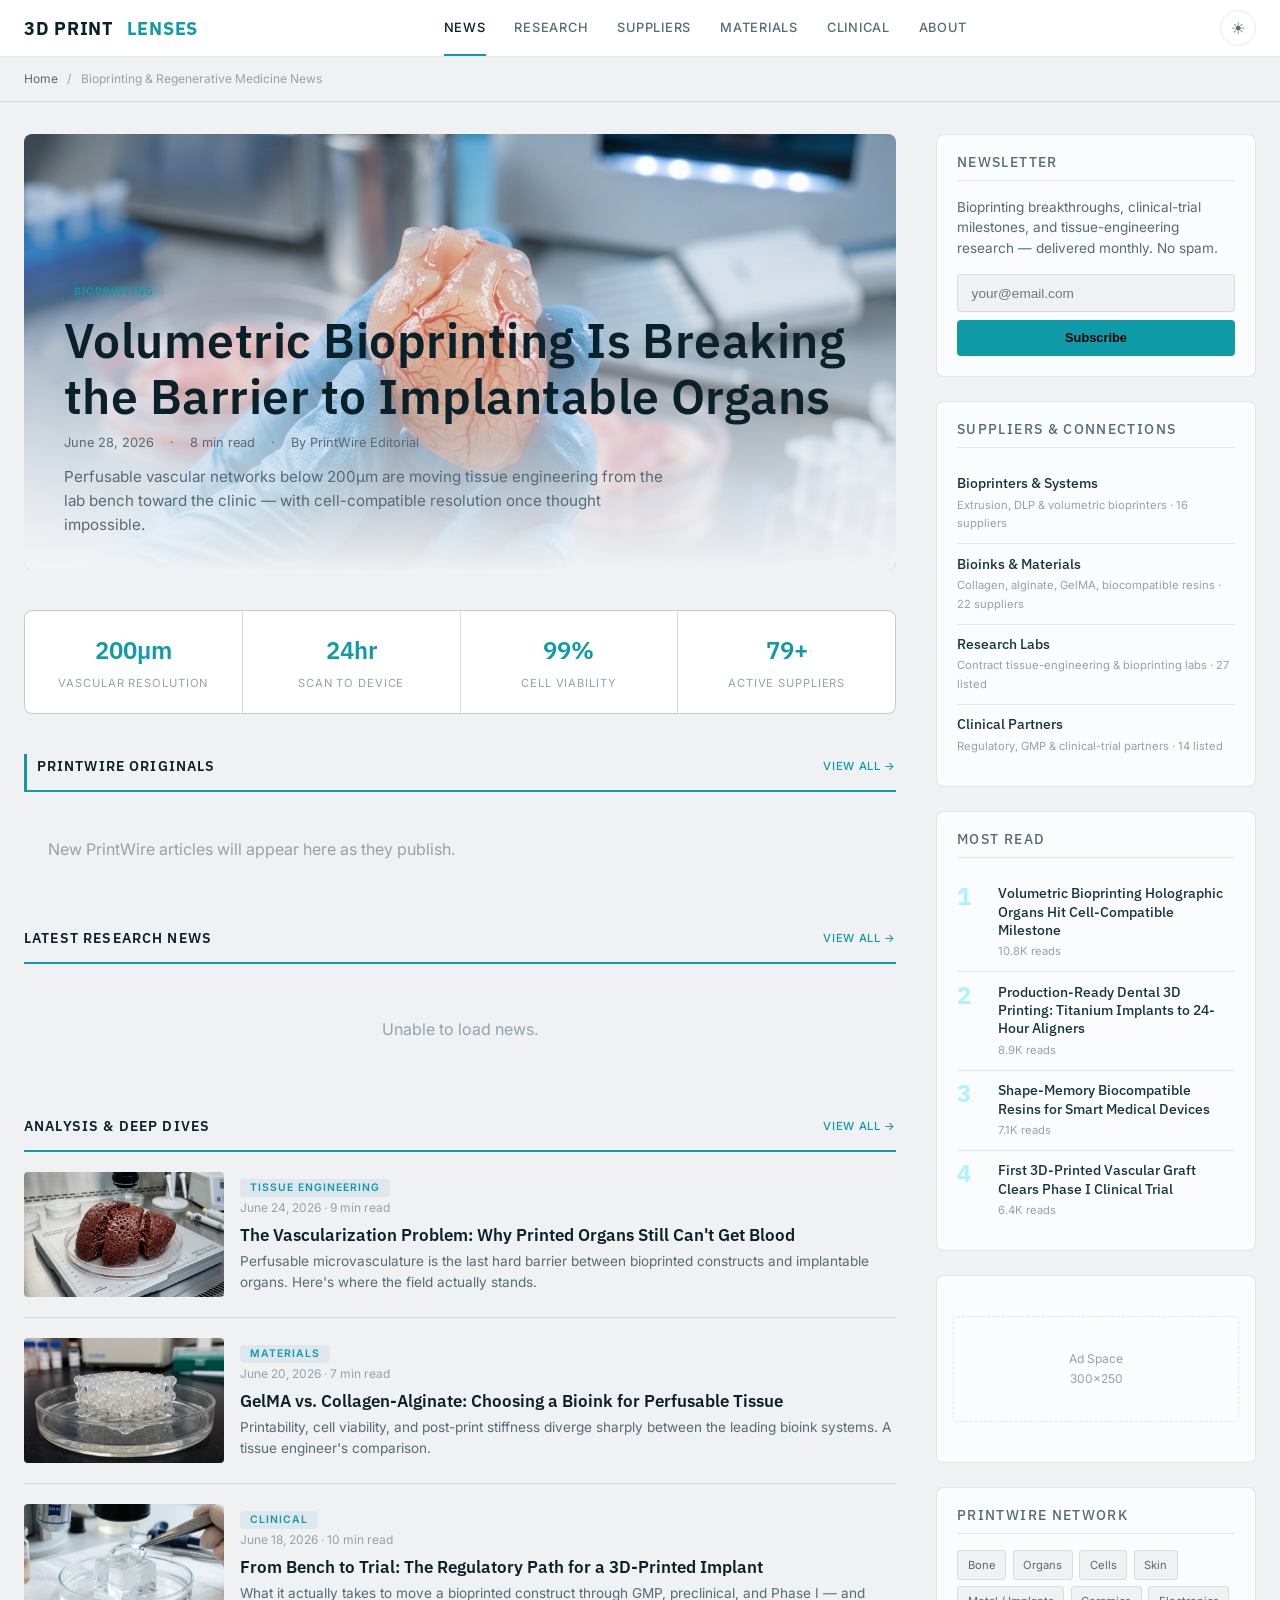
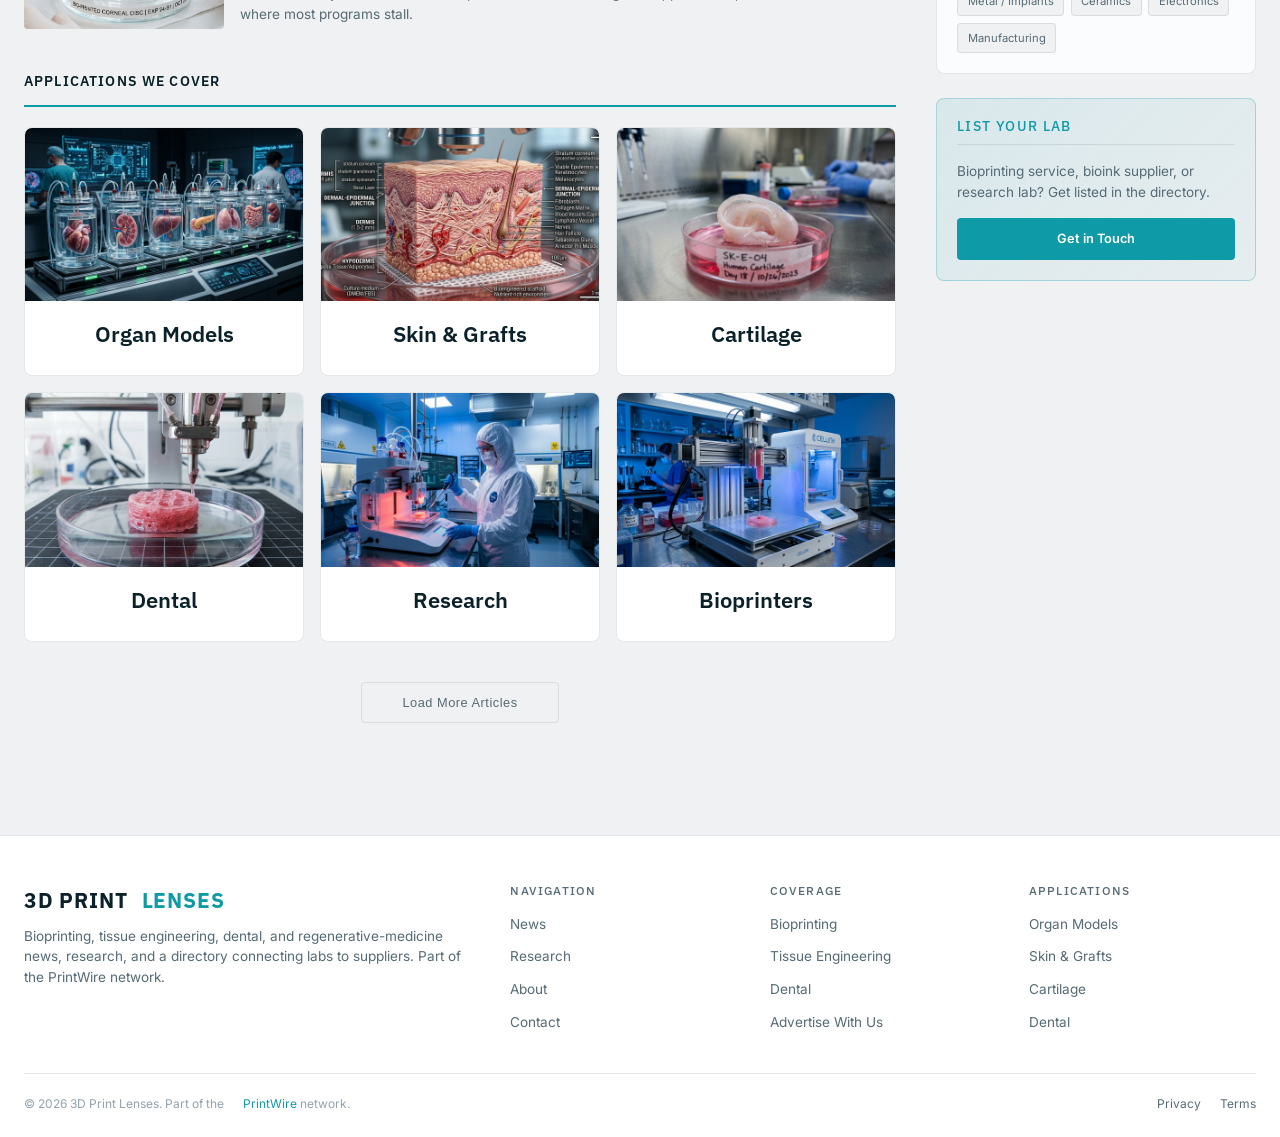
==== static/index.html @ 74ea5bb3 "Convert to Clinical bio-medical news template (teal, IBM Plex, network feed)" ====
<!DOCTYPE html>
<html lang="en">
<head>
  <meta charset="UTF-8">
  <meta name="viewport" content="width=device-width, initial-scale=1.0">
  <meta name="description" content="3D Print Lenses: bioprinting, tissue engineering, dental, and regenerative-medicine news, research, and a directory connecting labs to suppliers.">
  <title>3D Print Lenses — Bioprinting &amp; Regenerative Medicine News &amp; Suppliers</title>
  <link rel="preconnect" href="https://fonts.googleapis.com">
  <link rel="preconnect" href="https://fonts.gstatic.com" crossorigin>
  <link href="https://fonts.googleapis.com/css2?family=IBM+Plex+Sans:wght@500;600;700&family=Inter:wght@400;500;600&display=swap" rel="stylesheet">
  <link rel="stylesheet" href="css/editorial.css">
</head>
<body>

<!-- ── Header ─────────────────────────────────── -->
<header class="ed-header">
  <div class="ed-header-inner">
    <a href="index.html" class="ed-logo">
      3D&nbsp;PRINT&nbsp;<span class="ed-logo-accent">LENSES</span>
    </a>
    <button class="ed-nav-toggle" aria-label="Menu" onclick="document.querySelector('.ed-nav').classList.toggle('open')">&#9776;</button>
    <nav class="ed-nav">
      <a href="index.html" class="active">News</a>
      <a href="/articles/">Research</a>
      <a href="#suppliers">Suppliers</a>
      <a href="#suppliers">Materials</a>
      <a href="#suppliers">Clinical</a>
      <a href="about.html">About</a>
    </nav>
    <button class="ed-theme-toggle" id="themeToggle" aria-label="Toggle light/dark mode" title="Toggle light/dark mode">&#9728;</button>
  </div>
</header>

<!-- ── Breadcrumbs ────────────────────────────── -->
<div class="ed-breadcrumbs">
  <a href="index.html">Home</a> <span>/</span> Bioprinting &amp; Regenerative Medicine News
</div>

<!-- ── Main Layout ────────────────────────────── -->
<div class="ed-layout">
  <div class="ed-main">

    <!-- Featured Story -->
    <article class="ed-hero">
      <img src="images/04_vascularized_heart.png" alt="Bioprinted vascularized tissue construct">
      <div class="ed-hero-overlay"></div>
      <div class="ed-hero-content">
        <span class="ed-badge">Bioprinting</span>
        <h1><a href="#">Volumetric Bioprinting Is Breaking the Barrier to Implantable Organs</a></h1>
        <div class="ed-hero-meta">
          <span>June 28, 2026</span>
          <span>·</span>
          <span>8 min read</span>
          <span>·</span>
          <span>By PrintWire Editorial</span>
        </div>
        <p class="ed-hero-excerpt">Perfusable vascular networks below 200µm are moving tissue engineering from the lab bench toward the clinic — with cell-compatible resolution once thought impossible.</p>
      </div>
    </article>

    <!-- Stats Bar -->
    <div class="ed-stats">
      <div class="ed-stat">
        <div class="ed-stat-value">200µm</div>
        <div class="ed-stat-label">Vascular Resolution</div>
      </div>
      <div class="ed-stat">
        <div class="ed-stat-value">24hr</div>
        <div class="ed-stat-label">Scan to Device</div>
      </div>
      <div class="ed-stat">
        <div class="ed-stat-value">99%</div>
        <div class="ed-stat-label">Cell Viability</div>
      </div>
      <div class="ed-stat">
        <div class="ed-stat-value">79+</div>
        <div class="ed-stat-label">Active Suppliers</div>
      </div>
    </div>

    <!-- PrintWire Originals — network-wide originals (featured) -->
    <div class="ed-section-label" style="border-left:3px solid var(--accent);padding-left:0.6rem;">
      PrintWire Originals
      <a href="/articles/">View All &rarr;</a>
    </div>
    <div class="ed-card-grid" id="pwOriginals">
      <div style="grid-column:1/-1;text-align:center;padding:2rem;color:var(--text-faint);">Loading PrintWire articles…</div>
    </div>

    <!-- Latest News — PrintWire + industry (RSS) -->
    <div class="ed-section-label">
      Latest Research News
      <a href="#">View All &rarr;</a>
    </div>
    <div class="ed-card-grid" id="newsGrid">
      <div style="grid-column: 1/-1; text-align:center; padding:2rem; color:var(--text-faint);">Loading latest news…</div>
    </div>

    <!-- Analysis & Deep Dives -->
    <div class="ed-section-label">
      Analysis &amp; Deep Dives
      <a href="#">View All &rarr;</a>
    </div>
    <div class="ed-list">
      <article class="ed-list-item">
        <img src="images/07_liver_tissue.png" alt="Bioprinted liver tissue">
        <div>
          <span class="ed-badge">Tissue Engineering</span>
          <div class="ed-card-meta">June 24, 2026 · 9 min read</div>
          <h3><a href="#">The Vascularization Problem: Why Printed Organs Still Can't Get Blood</a></h3>
          <p class="ed-card-excerpt">Perfusable microvasculature is the last hard barrier between bioprinted constructs and implantable organs. Here's where the field actually stands.</p>
        </div>
      </article>
      <article class="ed-list-item">
        <img src="images/03_cartilage_scaffold.png" alt="Cartilage scaffold">
        <div>
          <span class="ed-badge">Materials</span>
          <div class="ed-card-meta">June 20, 2026 · 7 min read</div>
          <h3><a href="#">GelMA vs. Collagen-Alginate: Choosing a Bioink for Perfusable Tissue</a></h3>
          <p class="ed-card-excerpt">Printability, cell viability, and post-print stiffness diverge sharply between the leading bioink systems. A tissue engineer's comparison.</p>
        </div>
      </article>
      <article class="ed-list-item">
        <img src="images/09_cornea_model.png" alt="Bioprinted cornea model">
        <div>
          <span class="ed-badge">Clinical</span>
          <div class="ed-card-meta">June 18, 2026 · 10 min read</div>
          <h3><a href="#">From Bench to Trial: The Regulatory Path for a 3D-Printed Implant</a></h3>
          <p class="ed-card-excerpt">What it actually takes to move a bioprinted construct through GMP, preclinical, and Phase I — and where most programs stall.</p>
        </div>
      </article>
    </div>

    <!-- Applications -->
    <div class="ed-section-label">
      Applications We Cover
    </div>
    <div class="ed-card-grid" style="grid-template-columns: repeat(3, 1fr); gap: 1rem; margin-bottom: 2.5rem;">
      <a href="#" class="ed-card" style="text-align:center;">
        <img class="ed-card-img" src="images/10_organ_array.png" alt="Organ Models">
        <div class="ed-card-body"><h3>Organ Models</h3></div>
      </a>
      <a href="#" class="ed-card" style="text-align:center;">
        <img class="ed-card-img" src="images/02_skin_tissue.png" alt="Skin & Grafts">
        <div class="ed-card-body"><h3>Skin &amp; Grafts</h3></div>
      </a>
      <a href="#" class="ed-card" style="text-align:center;">
        <img class="ed-card-img" src="images/06_ear_construct.png" alt="Cartilage">
        <div class="ed-card-body"><h3>Cartilage</h3></div>
      </a>
      <a href="#" class="ed-card" style="text-align:center;">
        <img class="ed-card-img" src="images/05_bioprinter_closeup.png" alt="Dental">
        <div class="ed-card-body"><h3>Dental</h3></div>
      </a>
      <a href="#" class="ed-card" style="text-align:center;">
        <img class="ed-card-img" src="images/08_scientist_working.png" alt="Research">
        <div class="ed-card-body"><h3>Research</h3></div>
      </a>
      <a href="#" class="ed-card" style="text-align:center;">
        <img class="ed-card-img" src="images/01_hero_bioprinter.png" alt="Bioprinters">
        <div class="ed-card-body"><h3>Bioprinters</h3></div>
      </a>
    </div>

    <!-- Load More -->
    <div class="ed-load-more">
      <button>Load More Articles</button>
    </div>

  </div>

  <!-- ── Sidebar ─────────────────────────────── -->
  <aside class="ed-sidebar">

    <!-- Newsletter -->
    <div class="ed-sidebar-block ed-newsletter">
      <h4>Newsletter</h4>
      <p>Bioprinting breakthroughs, clinical-trial milestones, and tissue-engineering research — delivered monthly. No spam.</p>
      <form action="https://api.web3forms.com/submit" method="POST" onsubmit="this.querySelector('button').textContent='Subscribed!';this.querySelector('button').disabled=true;">
        <input type="hidden" name="access_key" value="6f33053b-6d08-414b-9615-665f88c98da8">
        <input type="hidden" name="subject" value="Newsletter Signup — 3dprintlenses.com">
        <input type="hidden" name="from_name" value="Newsletter Signup">
        <input type="email" name="email" placeholder="your@email.com" required>
        <button type="submit">Subscribe</button>
      </form>
    </div>

    <!-- Suppliers & Connections -->
    <div class="ed-sidebar-block" id="suppliers">
      <h4>Suppliers &amp; Connections</h4>
      <div class="ed-popular-item">
        <div>
          <h3><a href="#">Bioprinters &amp; Systems</a></h3>
          <div class="ed-popular-meta">Extrusion, DLP &amp; volumetric bioprinters · 16 suppliers</div>
        </div>
      </div>
      <div class="ed-popular-item">
        <div>
          <h3><a href="#">Bioinks &amp; Materials</a></h3>
          <div class="ed-popular-meta">Collagen, alginate, GelMA, biocompatible resins · 22 suppliers</div>
        </div>
      </div>
      <div class="ed-popular-item">
        <div>
          <h3><a href="#">Research Labs</a></h3>
          <div class="ed-popular-meta">Contract tissue-engineering &amp; bioprinting labs · 27 listed</div>
        </div>
      </div>
      <div class="ed-popular-item">
        <div>
          <h3><a href="#">Clinical Partners</a></h3>
          <div class="ed-popular-meta">Regulatory, GMP &amp; clinical-trial partners · 14 listed</div>
        </div>
      </div>
    </div>

    <!-- Most Read -->
    <div class="ed-sidebar-block">
      <h4>Most Read</h4>
      <div class="ed-popular-item">
        <span class="ed-popular-num">1</span>
        <div>
          <h3><a href="#">Volumetric Bioprinting Holographic Organs Hit Cell-Compatible Milestone</a></h3>
          <div class="ed-popular-meta">10.8K reads</div>
        </div>
      </div>
      <div class="ed-popular-item">
        <span class="ed-popular-num">2</span>
        <div>
          <h3><a href="#">Production-Ready Dental 3D Printing: Titanium Implants to 24-Hour Aligners</a></h3>
          <div class="ed-popular-meta">8.9K reads</div>
        </div>
      </div>
      <div class="ed-popular-item">
        <span class="ed-popular-num">3</span>
        <div>
          <h3><a href="#">Shape-Memory Biocompatible Resins for Smart Medical Devices</a></h3>
          <div class="ed-popular-meta">7.1K reads</div>
        </div>
      </div>
      <div class="ed-popular-item">
        <span class="ed-popular-num">4</span>
        <div>
          <h3><a href="#">First 3D-Printed Vascular Graft Clears Phase I Clinical Trial</a></h3>
          <div class="ed-popular-meta">6.4K reads</div>
        </div>
      </div>
    </div>

    <!-- Ad Placeholder -->
    <div class="ed-sidebar-block" style="text-align:center; color: var(--text-faint); font-size: 0.75rem; padding: 2.5rem 1rem;">
      <div style="border: 1px dashed var(--border); border-radius: 4px; padding: 2rem 1rem;">
        Ad Space<br>300×250
      </div>
    </div>

    <!-- Network Links -->
    <div class="ed-sidebar-block">
      <h4>PrintWire Network</h4>
      <div class="ed-network-links">
        <a href="https://3dprintbone.com">Bone</a>
        <a href="https://3dprintorgans.com">Organs</a>
        <a href="https://3dprintcells.com">Cells</a>
        <a href="https://3dprintskincare.com">Skin</a>
        <a href="https://dmls3d.com">Metal / Implants</a>
        <a href="https://3dprintceramic.com">Ceramics</a>
        <a href="https://3dprintcircuitry.com">Electronics</a>
        <a href="https://sendcutship.com">Manufacturing</a>
      </div>
    </div>

    <!-- Project CTA -->
    <div class="ed-sidebar-block" style="background: linear-gradient(135deg, rgba(14,154,167,0.10), rgba(14,154,167,0.04)); border-color: var(--border-accent);">
      <h4 style="color: var(--accent);">List Your Lab</h4>
      <p style="font-size: 0.85rem; color: var(--text-dim); margin-bottom: 1rem; line-height: 1.5;">Bioprinting service, bioink supplier, or research lab? Get listed in the directory.</p>
      <a href="contact.html" style="display:block;text-align:center;padding:0.65rem;background:var(--accent);border-radius:4px;color:#fff;font-weight:600;font-size:0.8rem;transition:background 0.25s;" onmouseover="this.style.background='var(--accent-dark)'" onmouseout="this.style.background='var(--accent)'">Get in Touch</a>
    </div>

  </aside>
</div>

<!-- ── Footer ─────────────────────────────────── -->
<footer class="ed-footer">
  <div class="ed-footer-inner">
    <div class="ed-footer-brand">
      <div class="ed-logo" style="font-size:1.3rem; margin-bottom: 0.5rem;">3D&nbsp;PRINT&nbsp;<span class="ed-logo-accent">LENSES</span></div>
      <p>Bioprinting, tissue engineering, dental, and regenerative-medicine news, research, and a directory connecting labs to suppliers. Part of the PrintWire network.</p>
    </div>
    <div>
      <h4>Navigation</h4>
      <ul>
        <li><a href="index.html">News</a></li>
        <li><a href="/articles/">Research</a></li>
        <li><a href="about.html">About</a></li>
        <li><a href="contact.html">Contact</a></li>
      </ul>
    </div>
    <div>
      <h4>Coverage</h4>
      <ul>
        <li><a href="#">Bioprinting</a></li>
        <li><a href="#">Tissue Engineering</a></li>
        <li><a href="#">Dental</a></li>
        <li><a href="advertise.html">Advertise With Us</a></li>
      </ul>
    </div>
    <div>
      <h4>Applications</h4>
      <ul>
        <li><a href="#">Organ Models</a></li>
        <li><a href="#">Skin &amp; Grafts</a></li>
        <li><a href="#">Cartilage</a></li>
        <li><a href="#">Dental</a></li>
      </ul>
    </div>
  </div>
  <div class="ed-footer-bottom">
    <span>&copy; 2026 3D Print Lenses. Part of the <a href="https://3dprint.space" style="color:var(--accent);">PrintWire</a> network.</span>
    <span>
      <a href="#">Privacy</a>
      <a href="#">Terms</a>
    </span>
  </div>
</footer>

<script>
// ── Mobile nav toggle ──
document.querySelector('.ed-nav-toggle')?.addEventListener('click', () => {
  document.querySelector('.ed-nav').classList.toggle('open');
});

// ── Theme toggle (light/dark) — light default ──
(function() {
  const btn = document.getElementById('themeToggle');
  const root = document.documentElement;
  function setTheme(theme) {
    root.setAttribute('data-theme', theme);
    localStorage.setItem('ed-theme', theme);
    btn.innerHTML = theme === 'dark' ? '&#9790;' : '&#9728;';
    btn.title = theme === 'dark' ? 'Switch to light mode' : 'Switch to dark mode';
  }
  const saved = localStorage.getItem('ed-theme');
  setTheme(saved || 'light');
  btn.addEventListener('click', () => {
    const current = root.getAttribute('data-theme') || 'light';
    setTheme(current === 'dark' ? 'light' : 'dark');
  });
})();

// ── News Feed: network-wide PrintWire Originals + industry RSS ──
(function() {
  var grid = document.getElementById('newsGrid');
  var orig = document.getElementById('pwOriginals');

  var feeds = [
    { url: 'https://news.google.com/rss/search?q=bioprinting+tissue+engineering&hl=en-US&gl=US&ceid=US:en', name: 'Google News' },
    { url: 'https://news.google.com/rss/search?q=3D+printed+organs+regenerative+medicine&hl=en-US&gl=US&ceid=US:en', name: 'Google News' },
    { url: 'https://news.google.com/rss/search?q=dental+3D+printing+medical+device&hl=en-US&gl=US&ceid=US:en', name: 'Google News' },
    { url: 'https://3dprintingindustry.com/feed/', name: '3DPI' }
  ];

  var api = 'https://api.rss2json.com/v1/api.json?rss_url=';
  var rss = [];
  var localArts = [];
  var loaded = 0;
  var total = feeds.length;
  var fallbackImgs = [
    'images/01_hero_bioprinter.png','images/02_skin_tissue.png','images/03_cartilage_scaffold.png',
    'images/06_ear_construct.png','images/07_liver_tissue.png','images/08_scientist_working.png',
    'images/09_cornea_model.png','images/10_organ_array.png'
  ];

  function stripHtml(html) {
    var d = document.createElement('div'); d.innerHTML = html;
    return d.textContent || '';
  }
  function esc(s) {
    var d = document.createElement('div'); d.appendChild(document.createTextNode(s));
    return d.innerHTML;
  }
  function card(a, i) {
    var img = a.img || fallbackImgs[i % fallbackImgs.length];
    var fb = fallbackImgs[(i+1) % fallbackImgs.length];
    var open = a.local
      ? 'onclick="location.href=\'' + esc(a.link) + '\'"'
      : 'onclick="window.open(\'' + esc(a.link) + '\',\'_blank\',\'noopener\')"';
    var linkAttrs = a.local ? 'href="' + esc(a.link) + '"'
      : 'href="' + esc(a.link) + '" target="_blank" rel="noopener"';
    var badge = a.local
      ? '<span class="ed-badge" style="background:var(--accent);color:#fff;">' + esc(a.source) + '</span>'
      : '<span class="ed-badge">' + esc(a.source) + '</span>';
    return '<article class="ed-card" style="cursor:pointer" ' + open + '>' +
      '<img class="ed-card-img" src="' + esc(img) + '" alt="" loading="lazy" onerror="this.onerror=null;this.src=\'' + fb + '\'">' +
      '<div class="ed-card-body">' + badge +
        '<div class="ed-card-meta">' + esc(a.dateStr || '') + '</div>' +
        '<h3><a ' + linkAttrs + ' onclick="event.stopPropagation()">' + esc(a.title) + '</a></h3>' +
        '<p class="ed-card-excerpt">' + esc(a.desc) + '</p>' +
      '</div></article>';
  }

  var localReady = fetch('network.json', { cache: 'no-store' })
    .then(function(r){ return r.ok ? r.json() : []; })
    .then(function(items){
      (items || []).forEach(function(it, i){
        localArts.push({ title: it.title, link: it.url, desc: it.summary || '',
          date: it.iso, dateStr: it.date, source: (it.origin || 'PrintWire'), local: true,
          img: it.img || fallbackImgs[i % fallbackImgs.length] });
      });
      if (orig) {
        orig.innerHTML = localArts.length
          ? localArts.slice(0, 6).map(card).join('')
          : '<div style="grid-column:1/-1;padding:1.5rem;color:var(--text-faint);">New PrintWire articles will appear here as they publish.</div>';
      }
    })
    .catch(function(){ if (orig) orig.innerHTML = ''; });

  var timeout = setTimeout(finish, 8000);
  feeds.forEach(function(feed) {
    fetch(api + encodeURIComponent(feed.url))
      .then(function(r){ return r.json(); })
      .then(function(data){
        if (data.status === 'ok' && data.items) {
          data.items.forEach(function(item){
            rss.push({ title: item.title, link: item.link,
              desc: stripHtml(item.description).substring(0,140) + '…',
              date: item.pubDate, source: feed.name, local: false,
              img: item.thumbnail || (item.enclosure && item.enclosure.link) || '' });
          });
        }
      })
      .catch(function(){})
      .then(function(){ loaded++; if (loaded === total) { clearTimeout(timeout); finish(); } });
  });

  var done = false;
  function finish(){ if (done) return; done = true; localReady.then(render); }
  function render(){
    if (!grid) return;
    var merged = localArts.concat(rss);
    merged.forEach(function(a){ if (!a.dateStr && a.date) a.dateStr = new Date(a.date).toLocaleDateString('en-US',{year:'numeric',month:'short',day:'numeric'}); });
    merged.sort(function(a,b){ return new Date(b.date) - new Date(a.date); });
    var top = merged.slice(0, 8);
    grid.innerHTML = top.length
      ? top.map(card).join('')
      : '<div style="grid-column:1/-1;text-align:center;padding:2rem;color:var(--text-faint);">Unable to load news.</div>';
  }
})();
</script>
</body>
</html>
---- static/css/editorial.css ----
/* ============================================
   3dprintmetal.com — Editorial Layout
   Inspired by 3dnatives.com, modernized
   ============================================ */

/* ── Shared Tokens ───────────────────────────── */
:root {
  --accent: #00a8cc;
  --accent-dark: #008fad;
  --accent-dim: rgba(0,168,204,0.12);
  --red: #e53e3e;
  --radius: 8px;
  --radius-sm: 4px;
  --font-display: 'Oswald', sans-serif;
  --font-body: 'Inter', sans-serif;
  --transition: 0.25s cubic-bezier(0.4,0,0.2,1);
}

/* ── Dark Mode (default) ─────────────────────── */
:root, [data-theme="dark"] {
  --bg: #08090f;
  --bg-surface: #0e1019;
  --bg-card: #141620;
  --bg-card-hover: #1a1d2e;
  --bg-sidebar: #0f1118;
  --text: #e2e4e8;
  --text-dim: #8a8f9d;
  --text-faint: #555a68;
  --heading: #ffffff;
  --border: rgba(255,255,255,0.06);
  --border-accent: rgba(0,168,204,0.2);
  --shadow: 0 1px 3px rgba(0,0,0,0.4);
  --shadow-hover: 0 8px 24px rgba(0,0,0,0.5);
  --header-bg: rgba(8,9,15,0.92);
  --badge-bg: rgba(0,168,204,0.12);
  --input-bg: #0a0b12;
}

/* ── Light Mode ──────────────────────────────── */
[data-theme="light"] {
  --accent: #0077a8;
  --accent-dark: #005f85;
  --accent-dim: rgba(0,119,168,0.08);
  --bg: #f5f6f8;
  --bg-surface: #ffffff;
  --bg-card: #ffffff;
  --bg-card-hover: #f0f1f3;
  --bg-sidebar: #fafbfc;
  --text: #2d3748;
  --text-dim: #5a6577;
  --text-faint: #8e96a4;
  --heading: #1a202c;
  --border: rgba(0,0,0,0.08);
  --border-accent: rgba(0,119,168,0.2);
  --shadow: 0 1px 3px rgba(0,0,0,0.06);
  --shadow-hover: 0 8px 24px rgba(0,0,0,0.1);
  --header-bg: rgba(255,255,255,0.95);
  --badge-bg: rgba(0,119,168,0.08);
  --input-bg: #f0f1f3;
}

/* System preference when no manual choice */
@media (prefers-color-scheme: light) {
  :root:not([data-theme]) {
    --accent: #0077a8;
    --accent-dark: #005f85;
    --accent-dim: rgba(0,119,168,0.08);
    --bg: #f5f6f8;
    --bg-surface: #ffffff;
    --bg-card: #ffffff;
    --bg-card-hover: #f0f1f3;
    --bg-sidebar: #fafbfc;
    --text: #2d3748;
    --text-dim: #5a6577;
    --text-faint: #8e96a4;
    --heading: #1a202c;
    --border: rgba(0,0,0,0.08);
    --border-accent: rgba(0,119,168,0.2);
    --shadow: 0 1px 3px rgba(0,0,0,0.06);
    --shadow-hover: 0 8px 24px rgba(0,0,0,0.1);
    --header-bg: rgba(255,255,255,0.95);
    --badge-bg: rgba(0,119,168,0.08);
    --input-bg: #f0f1f3;
  }
}

/* ── Reset ───────────────────────────────────── */
*,*::before,*::after { margin:0;padding:0;box-sizing:border-box; }
html { scroll-behavior:smooth; font-size:16px; }
body {
  font-family: var(--font-body);
  color: var(--text);
  background: var(--input-bg);
  line-height: 1.65;
  -webkit-font-smoothing: antialiased;
  overflow-x: hidden;
}
a { color: inherit; text-decoration: none; }
img { max-width: 100%; display: block; }

/* ── Typography ──────────────────────────────── */
h1,h2,h3,h4 { font-family: var(--font-display); font-weight: 600; line-height: 1.15; color: var(--heading); }
h1 { font-size: clamp(2rem, 5vw, 3rem); letter-spacing: 0.01em; }
h2 { font-size: clamp(1.5rem, 3.5vw, 2.2rem); }
h3 { font-size: clamp(1.1rem, 2vw, 1.4rem); }
h4 { font-size: 0.85rem; text-transform: uppercase; letter-spacing: 0.1em; color: var(--text-dim); font-weight: 500; }

/* ── Header ──────────────────────────────────── */
.ed-header {
  position: sticky; top: 0; z-index: 100;
  background: var(--header-bg);
  backdrop-filter: blur(16px);
  border-bottom: 1px solid var(--border);
}
.ed-header-inner {
  max-width: 1280px;
  margin: 0 auto;
  display: flex;
  align-items: center;
  justify-content: space-between;
  padding: 0 1.5rem;
  height: 56px;
}
.ed-logo {
  font-family: var(--font-display);
  font-size: 1.15rem;
  font-weight: 700;
  color: var(--heading);
  letter-spacing: 0.04em;
  display: flex; align-items: center; gap: 0.5rem;
}
.ed-logo-accent { color: var(--accent); }
.ed-nav { display: flex; gap: 0; align-items: center; }
.ed-nav a {
  padding: 0 0.9rem;
  font-size: 0.8rem;
  font-weight: 500;
  color: var(--text-dim);
  text-transform: uppercase;
  letter-spacing: 0.06em;
  transition: color var(--transition);
  line-height: 56px;
  position: relative;
}
.ed-nav a:hover, .ed-nav a.active { color: var(--heading); }
.ed-nav a.active::after {
  content: ''; position: absolute; bottom: 0; left: 0.9rem; right: 0.9rem;
  height: 2px; background: var(--accent);
}
.ed-nav-toggle {
  display: none; background: none; border: none; color: var(--text);
  font-size: 1.5rem; cursor: pointer; padding: 0.5rem;
}

/* Theme toggle */
.ed-theme-toggle {
  background: none; border: 1px solid var(--border);
  color: var(--text-dim); cursor: pointer;
  width: 36px; height: 36px;
  border-radius: 50%;
  display: flex; align-items: center; justify-content: center;
  font-size: 1rem;
  transition: all var(--transition);
  margin-left: 0.5rem;
  flex-shrink: 0;
}
.ed-theme-toggle:hover { border-color: var(--accent); color: var(--accent); }

/* ── Breadcrumbs ─────────────────────────────── */
.ed-breadcrumbs {
  max-width: 1280px; margin: 0 auto;
  padding: 0.75rem 1.5rem;
  font-size: 0.75rem;
  color: var(--text-faint);
  border-bottom: 1px solid var(--border);
}
.ed-breadcrumbs a { color: var(--text-dim); transition: color var(--transition); }
.ed-breadcrumbs a:hover { color: var(--accent); }
.ed-breadcrumbs span { margin: 0 0.4rem; }

/* ── Layout ──────────────────────────────────── */
.ed-layout {
  max-width: 1280px;
  margin: 0 auto;
  display: grid;
  grid-template-columns: 1fr 320px;
  gap: 2.5rem;
  padding: 2rem 1.5rem;
  align-items: start;
}
.ed-main { min-width: 0; }
.ed-sidebar { position: sticky; top: 72px; }

/* ── Hero / Featured Story ───────────────────── */
.ed-hero {
  margin-bottom: 2.5rem;
  position: relative;
  border-radius: var(--radius);
  overflow: hidden;
  background: var(--bg-card);
}
.ed-hero img {
  width: 100%;
  aspect-ratio: 16/8;
  object-fit: cover;
  display: block;
}
.ed-hero-overlay {
  position: absolute; inset: 0;
  background: linear-gradient(0deg, rgba(8,9,15,0.95) 0%, rgba(8,9,15,0.3) 50%, transparent 100%);
}
[data-theme="light"] .ed-hero-overlay {
  background: linear-gradient(0deg, rgba(245,246,248,0.97) 0%, rgba(245,246,248,0.4) 50%, transparent 100%);
}
.ed-hero-content {
  position: absolute;
  bottom: 0; left: 0; right: 0;
  padding: 2rem 2.5rem;
}
.ed-hero .ed-badge { margin-bottom: 0.75rem; }
.ed-hero h1 { margin-bottom: 0.5rem; }
.ed-hero h1 a { color: var(--heading); transition: color var(--transition); }
.ed-hero h1 a:hover { color: var(--accent); }
.ed-hero-meta {
  font-size: 0.8rem;
  color: var(--text-dim);
  display: flex; gap: 1rem; align-items: center;
}
.ed-hero-excerpt {
  margin-top: 0.75rem;
  font-size: 0.95rem;
  color: var(--text-dim);
  line-height: 1.6;
  max-width: 600px;
}

/* ── Badge / Tag ─────────────────────────────── */
.ed-badge {
  display: inline-block;
  font-size: 0.65rem;
  font-weight: 600;
  text-transform: uppercase;
  letter-spacing: 0.1em;
  padding: 0.25rem 0.6rem;
  border-radius: var(--radius-sm);
  background: var(--badge-bg);
  color: var(--accent);
  line-height: 1;
}
.ed-badge.red { background: rgba(255,68,68,0.12); color: var(--red); }

/* ── Section Label ───────────────────────────── */
.ed-section-label {
  font-family: var(--font-display);
  font-size: 0.9rem;
  font-weight: 600;
  text-transform: uppercase;
  letter-spacing: 0.08em;
  color: var(--heading);
  margin-bottom: 1.25rem;
  padding-bottom: 0.75rem;
  border-bottom: 2px solid var(--accent);
  display: flex;
  align-items: center;
  justify-content: space-between;
}
.ed-section-label a {
  font-family: var(--font-body);
  font-size: 0.7rem;
  font-weight: 500;
  color: var(--accent);
  text-transform: uppercase;
  letter-spacing: 0.06em;
}

/* ── Article Cards ───────────────────────────── */
.ed-card-grid {
  display: grid;
  grid-template-columns: repeat(2, 1fr);
  gap: 1.5rem;
  margin-bottom: 2.5rem;
}
.ed-card {
  background: var(--bg-card);
  border-radius: var(--radius);
  overflow: hidden;
  border: 1px solid var(--border);
  transition: transform var(--transition), box-shadow var(--transition), border-color var(--transition);
}
.ed-card:hover {
  transform: translateY(-2px);
  box-shadow: var(--shadow-hover);
  border-color: var(--border-accent);
}
.ed-card-img {
  aspect-ratio: 16/10;
  object-fit: cover;
  width: 100%;
}
.ed-card-body { padding: 1.25rem; }
.ed-card-body .ed-badge { margin-bottom: 0.65rem; }
.ed-card-body h3 { margin-bottom: 0.5rem; }
.ed-card-body h3 a { color: var(--heading); transition: color var(--transition); }
.ed-card-body h3 a:hover { color: var(--accent); }
.ed-card-meta {
  font-size: 0.75rem;
  color: var(--text-faint);
  margin-bottom: 0.5rem;
}
.ed-card-excerpt {
  font-size: 0.85rem;
  color: var(--text-dim);
  line-height: 1.55;
  display: -webkit-box;
  -webkit-line-clamp: 3;
  -webkit-box-orient: vertical;
  overflow: hidden;
}

/* ── Article List (compact) ──────────────────── */
.ed-list { display: flex; flex-direction: column; gap: 1.25rem; margin-bottom: 2.5rem; }
.ed-list-item {
  display: grid;
  grid-template-columns: 200px 1fr;
  gap: 1rem;
  padding-bottom: 1.25rem;
  border-bottom: 1px solid var(--border);
  align-items: start;
}
.ed-list-item:last-child { border-bottom: none; padding-bottom: 0; }
.ed-list-item img {
  aspect-ratio: 16/10;
  object-fit: cover;
  border-radius: var(--radius-sm);
  width: 100%;
}
.ed-list-item h3 { font-size: 1.05rem; margin-bottom: 0.35rem; }
.ed-list-item h3 a { color: var(--heading); transition: color var(--transition); }
.ed-list-item h3 a:hover { color: var(--accent); }

/* ── Sidebar ─────────────────────────────────── */
.ed-sidebar-block {
  background: var(--bg-sidebar);
  border: 1px solid var(--border);
  border-radius: var(--radius);
  padding: 1.25rem;
  margin-bottom: 1.5rem;
}
.ed-sidebar-block h4 {
  margin-bottom: 1rem;
  padding-bottom: 0.6rem;
  border-bottom: 1px solid var(--border);
}

/* Newsletter widget */
.ed-newsletter p { font-size: 0.85rem; color: var(--text-dim); margin-bottom: 1rem; line-height: 1.5; }
.ed-newsletter input[type="email"] {
  width: 100%;
  padding: 0.65rem 0.85rem;
  background: var(--input-bg);
  border: 1px solid var(--border);
  border-radius: var(--radius-sm);
  color: var(--text);
  font-size: 0.85rem;
  margin-bottom: 0.5rem;
  transition: border-color var(--transition);
}
.ed-newsletter input[type="email"]:focus { outline: none; border-color: var(--accent); }
.ed-newsletter button {
  width: 100%;
  padding: 0.65rem;
  background: var(--accent);
  border: none;
  border-radius: var(--radius-sm);
  color: #000;
  font-weight: 600;
  font-size: 0.8rem;
  cursor: pointer;
  transition: background var(--transition);
}
.ed-newsletter button:hover { background: var(--accent-dark); }

/* Popular posts widget */
.ed-popular-item {
  display: flex;
  gap: 0.75rem;
  padding: 0.65rem 0;
  border-bottom: 1px solid var(--border);
  align-items: start;
}
.ed-popular-item:last-child { border-bottom: none; }
.ed-popular-num {
  font-family: var(--font-display);
  font-size: 1.5rem;
  font-weight: 700;
  color: var(--accent-dim);
  line-height: 1;
  min-width: 1.8rem;
  color: rgba(0,217,255,0.3);
}
.ed-popular-item h3 { font-size: 0.85rem; font-weight: 500; line-height: 1.35; }
.ed-popular-item h3 a { color: var(--text); }
.ed-popular-item h3 a:hover { color: var(--accent); }
.ed-popular-meta { font-size: 0.7rem; color: var(--text-faint); margin-top: 0.2rem; }

/* Network links widget */
.ed-network-links { display: flex; flex-wrap: wrap; gap: 0.4rem; }
.ed-network-links a {
  font-size: 0.7rem;
  padding: 0.3rem 0.6rem;
  background: var(--input-bg);
  border: 1px solid var(--border);
  border-radius: var(--radius-sm);
  color: var(--text-dim);
  transition: all var(--transition);
}
.ed-network-links a:hover { border-color: var(--accent); color: var(--accent); }

/* ── Load More ───────────────────────────────── */
.ed-load-more {
  text-align: center;
  margin: 2rem 0;
}
.ed-load-more button {
  padding: 0.75rem 2.5rem;
  background: transparent;
  border: 1px solid var(--border);
  border-radius: var(--radius-sm);
  color: var(--text-dim);
  font-size: 0.8rem;
  font-weight: 500;
  cursor: pointer;
  letter-spacing: 0.04em;
  transition: all var(--transition);
}
.ed-load-more button:hover {
  border-color: var(--accent);
  color: var(--accent);
}

/* ── Stats Bar ───────────────────────────────── */
.ed-stats {
  display: grid;
  grid-template-columns: repeat(4, 1fr);
  gap: 1px;
  background: var(--border);
  border: 1px solid var(--border);
  border-radius: var(--radius);
  overflow: hidden;
  margin-bottom: 2.5rem;
}
.ed-stat {
  background: var(--bg-card);
  padding: 1.25rem;
  text-align: center;
}
.ed-stat-value {
  font-family: var(--font-display);
  font-size: 1.5rem;
  font-weight: 600;
  color: var(--accent);
}
.ed-stat-label {
  font-size: 0.7rem;
  text-transform: uppercase;
  letter-spacing: 0.08em;
  color: var(--text-faint);
  margin-top: 0.25rem;
}

/* ── Page Hero (inner pages) ─────────────────── */
.ed-page-hero {
  position: relative;
  border-radius: var(--radius);
  overflow: hidden;
  margin-bottom: 2.5rem;
  background: var(--bg-card);
}
.ed-page-hero img {
  width: 100%; aspect-ratio: 16/6; object-fit: cover;
}
.ed-page-hero-overlay {
  position: absolute; inset: 0;
  background: linear-gradient(0deg, rgba(8,9,15,0.9) 0%, rgba(8,9,15,0.4) 60%, transparent 100%);
}
[data-theme="light"] .ed-page-hero-overlay {
  background: linear-gradient(0deg, rgba(245,246,248,0.95) 0%, rgba(245,246,248,0.5) 60%, transparent 100%);
}
.ed-page-hero-content {
  position: absolute; bottom: 0; left: 0; right: 0;
  padding: 2rem 2.5rem;
}
.ed-page-hero h1 { margin-bottom: 0.5rem; }
.ed-page-hero p { color: var(--text-dim); font-size: 1rem; max-width: 600px; }

/* ── Content Sections ────────────────────────── */
.ed-content { max-width: 1280px; margin: 0 auto; padding: 0 1.5rem; }
.ed-content-narrow { max-width: 860px; margin: 0 auto; padding: 0 1.5rem; }
.ed-section { margin-bottom: 3rem; }
.ed-section p { color: var(--text-dim); line-height: 1.75; margin-bottom: 1rem; font-size: 0.95rem; }
.ed-section p:last-child { margin-bottom: 0; }

/* Two-column content block */
.ed-two-col {
  display: grid;
  grid-template-columns: 1fr 1fr;
  gap: 2.5rem;
  align-items: start;
  margin-bottom: 2.5rem;
}
.ed-two-col img { border-radius: var(--radius); width: 100%; }

/* Content cards (mission, values, etc.) */
.ed-content-card {
  background: var(--bg-card);
  border: 1px solid var(--border);
  border-radius: var(--radius);
  padding: 1.75rem;
  transition: border-color var(--transition);
}
.ed-content-card:hover { border-color: var(--border-accent); }
.ed-content-card h3 { margin-bottom: 0.75rem; font-size: 1.15rem; }
.ed-content-card p { margin-bottom: 0; }
.ed-content-card .ed-icon {
  font-size: 1.5rem; margin-bottom: 0.75rem; display: block;
}
.ed-grid-2 { display: grid; grid-template-columns: 1fr 1fr; gap: 1.5rem; margin-bottom: 2.5rem; }
.ed-grid-3 { display: grid; grid-template-columns: repeat(3, 1fr); gap: 1.5rem; margin-bottom: 2.5rem; }
.ed-grid-4 { display: grid; grid-template-columns: repeat(4, 1fr); gap: 1.25rem; margin-bottom: 2.5rem; }

/* Service detail cards */
.ed-service-detail {
  display: grid;
  grid-template-columns: 280px 1fr;
  gap: 1.5rem;
  background: var(--bg-card);
  border: 1px solid var(--border);
  border-radius: var(--radius);
  overflow: hidden;
  margin-bottom: 1.25rem;
  transition: border-color var(--transition);
}
.ed-service-detail:hover { border-color: var(--border-accent); }
.ed-service-detail img { width: 100%; height: 100%; object-fit: cover; }
.ed-service-detail-body { padding: 1.5rem 1.5rem 1.5rem 0; }
.ed-service-detail-body h3 { margin-bottom: 0.5rem; }

/* Timeline */
.ed-timeline { position: relative; padding-left: 2.5rem; margin-bottom: 2.5rem; }
.ed-timeline::before {
  content: ''; position: absolute; left: 0.75rem; top: 0; bottom: 0;
  width: 2px; background: var(--border);
}
.ed-timeline-step {
  position: relative; margin-bottom: 2rem; padding-bottom: 0;
}
.ed-timeline-step:last-child { margin-bottom: 0; }
.ed-timeline-num {
  position: absolute; left: -2.5rem; top: 0;
  width: 1.5rem; height: 1.5rem;
  background: var(--accent);
  color: #000;
  border-radius: 50%;
  font-size: 0.7rem;
  font-weight: 700;
  display: flex; align-items: center; justify-content: center;
}
.ed-timeline-step h3 { font-size: 1.05rem; margin-bottom: 0.35rem; }

/* Forms */
.ed-form { max-width: 100%; }
.ed-form-group { margin-bottom: 1rem; }
.ed-form-group label {
  display: block; font-size: 0.8rem; font-weight: 500;
  color: var(--text-dim); margin-bottom: 0.35rem;
}
.ed-form-group .required { color: var(--red); }
.ed-form-group input, .ed-form-group textarea, .ed-form-group select {
  width: 100%;
  padding: 0.7rem 0.9rem;
  background: var(--input-bg);
  border: 1px solid var(--border);
  border-radius: var(--radius-sm);
  color: var(--text);
  font-family: var(--font-body);
  font-size: 0.9rem;
  transition: border-color var(--transition);
}
.ed-form-group input:focus, .ed-form-group textarea:focus, .ed-form-group select:focus {
  outline: none; border-color: var(--accent);
}
.ed-form-group textarea { resize: vertical; }
.ed-form-submit {
  padding: 0.75rem 2rem;
  background: var(--accent);
  border: none;
  border-radius: var(--radius-sm);
  color: #000;
  font-weight: 600;
  font-size: 0.9rem;
  cursor: pointer;
  transition: background var(--transition);
}
.ed-form-submit:hover { background: var(--accent-dark); }

/* CTA Banner */
.ed-cta-banner {
  background: var(--bg-card);
  border: 1px solid var(--border-accent);
  border-radius: var(--radius);
  padding: 2.5rem;
  text-align: center;
  margin-bottom: 2.5rem;
}
.ed-cta-banner h2 { margin-bottom: 0.5rem; }
.ed-cta-banner p { color: var(--text-dim); margin-bottom: 1.25rem; max-width: 500px; margin-left: auto; margin-right: auto; }
.ed-cta-banner a {
  display: inline-block;
  padding: 0.75rem 2rem;
  background: var(--accent);
  color: #000;
  font-weight: 600;
  border-radius: var(--radius-sm);
  transition: background var(--transition);
}
.ed-cta-banner a:hover { background: var(--accent-dark); }

/* Package cards (advertise) */
.ed-package {
  background: var(--bg-card);
  border: 1px solid var(--border);
  border-radius: var(--radius);
  padding: 1.75rem;
  transition: border-color var(--transition);
}
.ed-package:hover { border-color: var(--border-accent); }
.ed-package h3 { margin-bottom: 0.5rem; }
.ed-package .ed-price {
  font-family: var(--font-display);
  font-size: 1.8rem; font-weight: 600;
  color: var(--accent); margin-bottom: 1rem;
}
.ed-package .ed-price span { font-size: 0.9rem; color: var(--text-faint); }
.ed-package ul {
  list-style: none; padding: 0;
}
.ed-package li {
  font-size: 0.85rem; color: var(--text-dim);
  padding: 0.4rem 0;
  border-bottom: 1px solid var(--border);
  padding-left: 1.2rem;
  position: relative;
}
.ed-package li:last-child { border-bottom: none; }
.ed-package li::before {
  content: '\2713'; position: absolute; left: 0;
  color: var(--accent); font-size: 0.75rem;
}

/* Contact info cards */
.ed-info-card {
  display: flex; gap: 1rem; align-items: start;
  padding: 1rem;
  background: var(--bg-card);
  border: 1px solid var(--border);
  border-radius: var(--radius);
}
.ed-info-card .ed-icon { font-size: 1.5rem; flex-shrink: 0; }
.ed-info-card h4 { font-size: 0.8rem; margin-bottom: 0.25rem; }
.ed-info-card p { font-size: 0.85rem; color: var(--text-dim); margin: 0; }

/* Materials list */
.ed-materials-list { list-style: none; padding: 0; }
.ed-materials-list li {
  padding: 0.5rem 0;
  border-bottom: 1px solid var(--border);
  font-size: 0.9rem;
  color: var(--text-dim);
  padding-left: 1.2rem;
  position: relative;
}
.ed-materials-list li::before {
  content: ''; position: absolute; left: 0; top: 50%;
  width: 6px; height: 6px; border-radius: 50%;
  background: var(--accent); transform: translateY(-50%);
}

@media (max-width: 768px) {
  .ed-two-col { grid-template-columns: 1fr; }
  .ed-grid-2, .ed-grid-3, .ed-grid-4 { grid-template-columns: 1fr; }
  .ed-service-detail { grid-template-columns: 1fr; }
  .ed-service-detail img { aspect-ratio: 16/9; }
  .ed-service-detail-body { padding: 1.25rem; }
  .ed-page-hero-content { padding: 1.5rem; }
}

/* ── Footer ──────────────────────────────────── */
.ed-footer {
  background: var(--bg-surface);
  border-top: 1px solid var(--border);
  padding: 3rem 1.5rem 1.5rem;
  margin-top: 3rem;
}
.ed-footer-inner {
  max-width: 1280px;
  margin: 0 auto;
  display: grid;
  grid-template-columns: 2fr 1fr 1fr 1fr;
  gap: 2rem;
}
.ed-footer-brand p { font-size: 0.85rem; color: var(--text-dim); margin-top: 0.5rem; line-height: 1.5; }
.ed-footer h4 { font-size: 0.75rem; margin-bottom: 0.75rem; }
.ed-footer ul { list-style: none; }
.ed-footer li { margin-bottom: 0.4rem; }
.ed-footer li a { font-size: 0.85rem; color: var(--text-dim); transition: color var(--transition); }
.ed-footer li a:hover { color: var(--accent); }
.ed-footer-bottom {
  max-width: 1280px;
  margin: 2rem auto 0;
  padding-top: 1.25rem;
  border-top: 1px solid var(--border);
  font-size: 0.75rem;
  color: var(--text-faint);
  display: flex;
  justify-content: space-between;
  align-items: center;
}
.ed-footer-bottom a { color: var(--text-dim); margin-left: 1rem; }
.ed-footer-bottom a:hover { color: var(--accent); }

/* ── Responsive ──────────────────────────────── */
@media (max-width: 1024px) {
  .ed-layout { grid-template-columns: 1fr; }
  .ed-sidebar { position: static; }
}
@media (max-width: 768px) {
  .ed-card-grid { grid-template-columns: 1fr; }
  .ed-list-item { grid-template-columns: 140px 1fr; }
  .ed-hero-content { padding: 1.5rem; }
  .ed-hero h1 { font-size: 1.5rem; }
  .ed-footer-inner { grid-template-columns: 1fr 1fr; }
  .ed-stats { grid-template-columns: repeat(2, 1fr); }
  .ed-nav { display: none; }
  .ed-nav.open { display: flex; flex-direction: column; position: absolute; top: 56px; left: 0; right: 0; background: var(--bg); border-bottom: 1px solid var(--border); padding: 0.5rem 0; }
  .ed-nav.open a { line-height: 2.5; padding: 0 1.5rem; }
  .ed-nav-toggle { display: block; }
}
@media (max-width: 480px) {
  .ed-list-item { grid-template-columns: 1fr; }
  .ed-list-item img { aspect-ratio: 16/9; }
  .ed-footer-inner { grid-template-columns: 1fr; }
  .ed-hero-excerpt { display: none; }
}

/* ── Clinical scheme (bio-medical): light default + dark toggle, teal, IBM Plex ── */
:root { --font-display: 'IBM Plex Sans', sans-serif; --font-body: 'Inter', sans-serif; }
:root, [data-theme="light"] {
  --accent: #0E9AA7; --accent-dark: #0B7C86; --accent-dim: rgba(14,154,167,0.10);
  --bg: #F4F7F9; --bg-surface: #FFFFFF; --bg-card: #FFFFFF; --bg-card-hover: #EDF2F4;
  --bg-sidebar: #FAFCFD; --text: #16343F; --text-dim: #566B75; --text-faint: #93A2AC;
  --heading: #0A2129; --border: rgba(15,42,54,0.10); --border-accent: rgba(14,154,167,0.28);
}
[data-theme="dark"] {
  --accent: #18B4C1; --accent-dark: #0E9AA7; --accent-dim: rgba(24,180,193,0.14);
  --bg: #0C1A1F; --bg-surface: #12242B; --bg-card: #142A32; --bg-card-hover: #183139;
  --bg-sidebar: #0F2027; --text: #E7EFF1; --text-dim: #90A2AB; --text-faint: #5E727B;
  --heading: #FFFFFF; --border: rgba(255,255,255,0.08); --border-accent: rgba(24,180,193,0.28);
}
@media (prefers-color-scheme: dark) { :root:not([data-theme]) {
  --bg: #0C1A1F; --bg-surface: #12242B; --bg-card: #142A32; --text: #E7EFF1;
  --text-dim: #90A2AB; --heading: #FFFFFF; --border: rgba(255,255,255,0.08);
  --accent: #18B4C1; --accent-dark: #0E9AA7;
} }
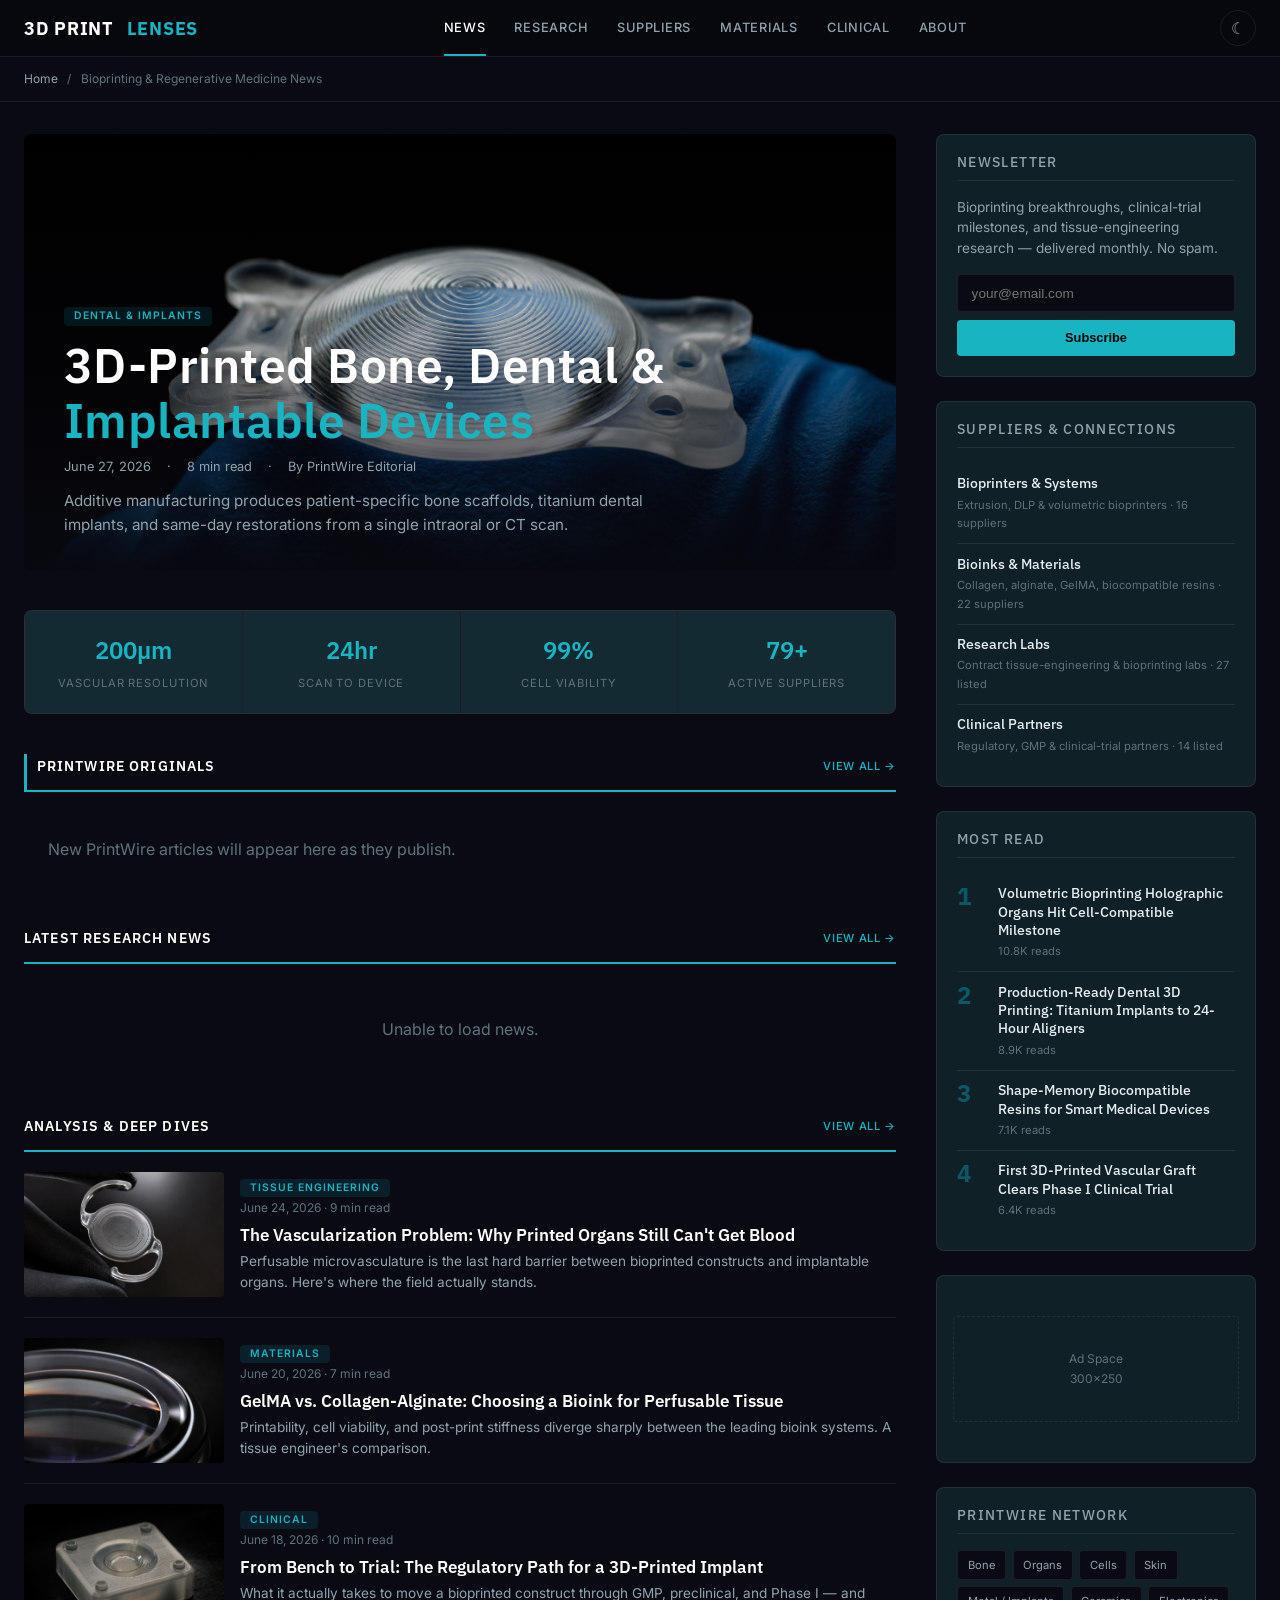
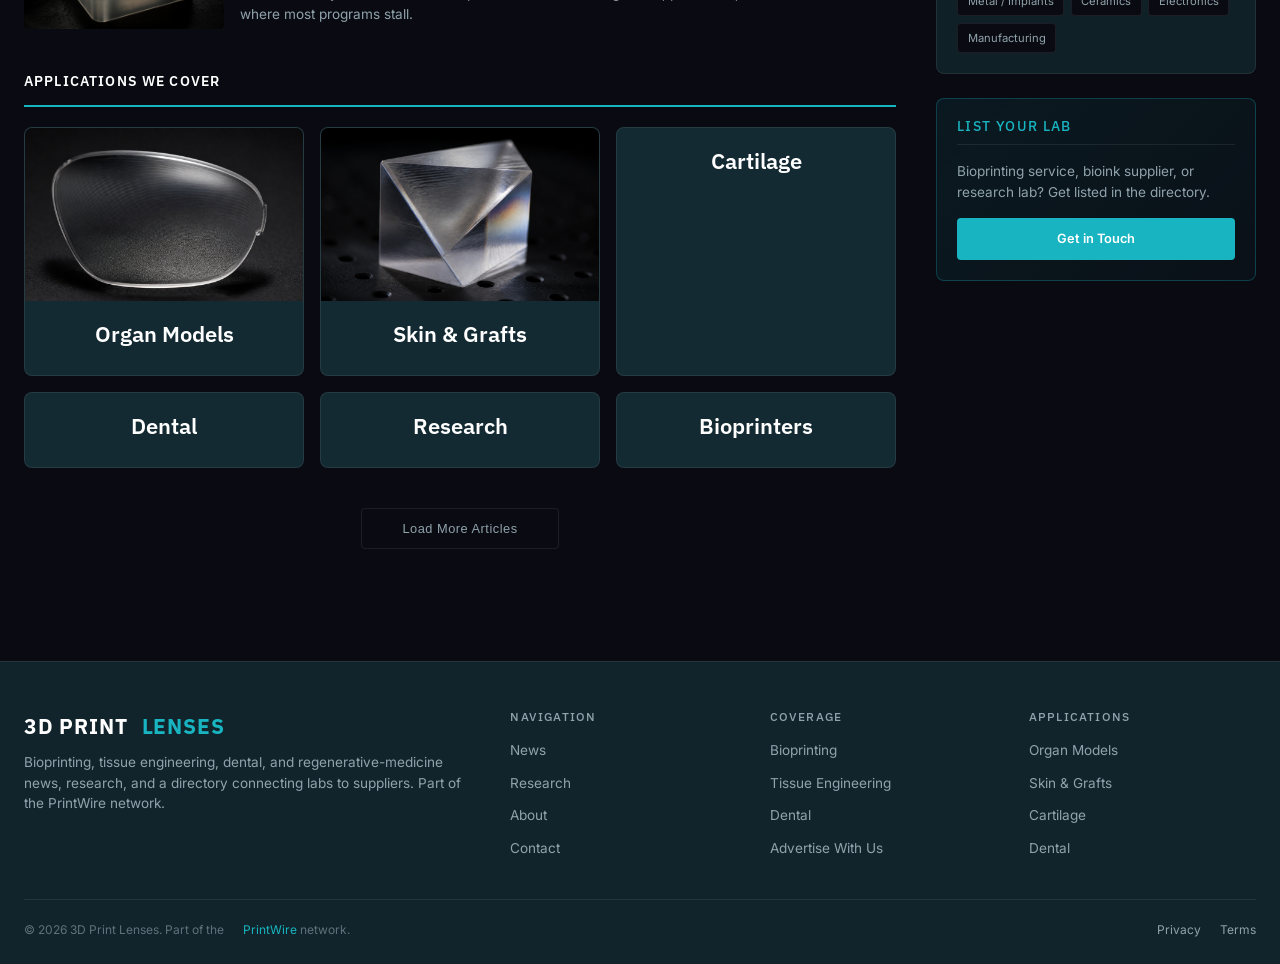
==== commit b5552928: "Diversify: market-targeted variant layout, unique per-site gpt-image-2 imagery (no repeats), light/d" ====
--- a/static/index.html
+++ b/static/index.html
@@ -9,6 +9,14 @@
   <link rel="preconnect" href="https://fonts.gstatic.com" crossorigin>
   <link href="https://fonts.googleapis.com/css2?family=IBM+Plex+Sans:wght@500;600;700&family=Inter:wght@400;500;600&display=swap" rel="stylesheet">
   <link rel="stylesheet" href="css/editorial.css">
+  <link rel="icon" type="image/svg+xml" href="/favicon.svg">
+  <meta property="og:type" content="website">
+  <meta property="og:title" content="3D Print Lenses — Bioprinting &amp; Regenerative Medicine News &amp; Suppliers">
+  <meta property="og:description" content="3D Print Lenses: bioprinting, tissue engineering, dental, and regenerative-medicine news, research, and a directory connecting labs to suppliers.">
+  <meta property="og:image" content="https://3dprintlenses.com/images/01_hero_precision_ophthalmic.png">
+  <meta property="og:url" content="https://3dprintlenses.com/">
+  <meta name="twitter:card" content="summary_large_image">
+  <meta name="twitter:image" content="https://3dprintlenses.com/images/01_hero_precision_ophthalmic.png">
 </head>
 <body>
 
@@ -42,19 +50,15 @@
 
     <!-- Featured Story -->
     <article class="ed-hero">
-      <img src="images/04_vascularized_heart.png" alt="Bioprinted vascularized tissue construct">
+      <img src="images/01_hero_precision_ophthalmic.png" alt="Dental & Implants">
       <div class="ed-hero-overlay"></div>
       <div class="ed-hero-content">
-        <span class="ed-badge">Bioprinting</span>
-        <h1><a href="#">Volumetric Bioprinting Is Breaking the Barrier to Implantable Organs</a></h1>
+        <span class="ed-badge">Dental & Implants</span>
+        <h1><a href="#">3D-Printed Bone, Dental &amp; <span class="ed-logo-accent">Implantable Devices</span></a></h1>
         <div class="ed-hero-meta">
-          <span>June 28, 2026</span>
-          <span>·</span>
-          <span>8 min read</span>
-          <span>·</span>
-          <span>By PrintWire Editorial</span>
-        </div>
-        <p class="ed-hero-excerpt">Perfusable vascular networks below 200µm are moving tissue engineering from the lab bench toward the clinic — with cell-compatible resolution once thought impossible.</p>
+          <span>June 27, 2026</span><span>·</span><span>8 min read</span><span>·</span><span>By PrintWire Editorial</span>
+        </div>
+        <p class="ed-hero-excerpt">Additive manufacturing produces patient-specific bone scaffolds, titanium dental implants, and same-day restorations from a single intraoral or CT scan.</p>
       </div>
     </article>
 
@@ -103,7 +107,7 @@
     </div>
     <div class="ed-list">
       <article class="ed-list-item">
-        <img src="images/07_liver_tissue.png" alt="Bioprinted liver tissue">
+        <img src="images/02_intraocular_lens.png" alt="Bioprinted liver tissue">
         <div>
           <span class="ed-badge">Tissue Engineering</span>
           <div class="ed-card-meta">June 24, 2026 · 9 min read</div>
@@ -112,7 +116,7 @@
         </div>
       </article>
       <article class="ed-list-item">
-        <img src="images/03_cartilage_scaffold.png" alt="Cartilage scaffold">
+        <img src="images/03_optical_lens.png" alt="Cartilage scaffold">
         <div>
           <span class="ed-badge">Materials</span>
           <div class="ed-card-meta">June 20, 2026 · 7 min read</div>
@@ -121,7 +125,7 @@
         </div>
       </article>
       <article class="ed-list-item">
-        <img src="images/09_cornea_model.png" alt="Bioprinted cornea model">
+        <img src="images/04_contact_lens.png" alt="Bioprinted cornea model">
         <div>
           <span class="ed-badge">Clinical</span>
           <div class="ed-card-meta">June 18, 2026 · 10 min read</div>
@@ -137,27 +141,27 @@
     </div>
     <div class="ed-card-grid" style="grid-template-columns: repeat(3, 1fr); gap: 1rem; margin-bottom: 2.5rem;">
       <a href="#" class="ed-card" style="text-align:center;">
-        <img class="ed-card-img" src="images/10_organ_array.png" alt="Organ Models">
+        <img class="ed-card-img" src="images/05_custom_eyewear.png" alt="Organ Models">
         <div class="ed-card-body"><h3>Organ Models</h3></div>
       </a>
       <a href="#" class="ed-card" style="text-align:center;">
-        <img class="ed-card-img" src="images/02_skin_tissue.png" alt="Skin & Grafts">
+        <img class="ed-card-img" src="images/06_optical_prism.png" alt="Skin & Grafts">
         <div class="ed-card-body"><h3>Skin &amp; Grafts</h3></div>
       </a>
       <a href="#" class="ed-card" style="text-align:center;">
-        <img class="ed-card-img" src="images/06_ear_construct.png" alt="Cartilage">
+        
         <div class="ed-card-body"><h3>Cartilage</h3></div>
       </a>
       <a href="#" class="ed-card" style="text-align:center;">
-        <img class="ed-card-img" src="images/05_bioprinter_closeup.png" alt="Dental">
+        
         <div class="ed-card-body"><h3>Dental</h3></div>
       </a>
       <a href="#" class="ed-card" style="text-align:center;">
-        <img class="ed-card-img" src="images/08_scientist_working.png" alt="Research">
+        
         <div class="ed-card-body"><h3>Research</h3></div>
       </a>
       <a href="#" class="ed-card" style="text-align:center;">
-        <img class="ed-card-img" src="images/01_hero_bioprinter.png" alt="Bioprinters">
+        
         <div class="ed-card-body"><h3>Bioprinters</h3></div>
       </a>
     </div>
@@ -340,7 +344,7 @@
     btn.title = theme === 'dark' ? 'Switch to light mode' : 'Switch to dark mode';
   }
   const saved = localStorage.getItem('ed-theme');
-  setTheme(saved || 'light');
+  setTheme(saved || 'dark');
   btn.addEventListener('click', () => {
     const current = root.getAttribute('data-theme') || 'light';
     setTheme(current === 'dark' ? 'light' : 'dark');
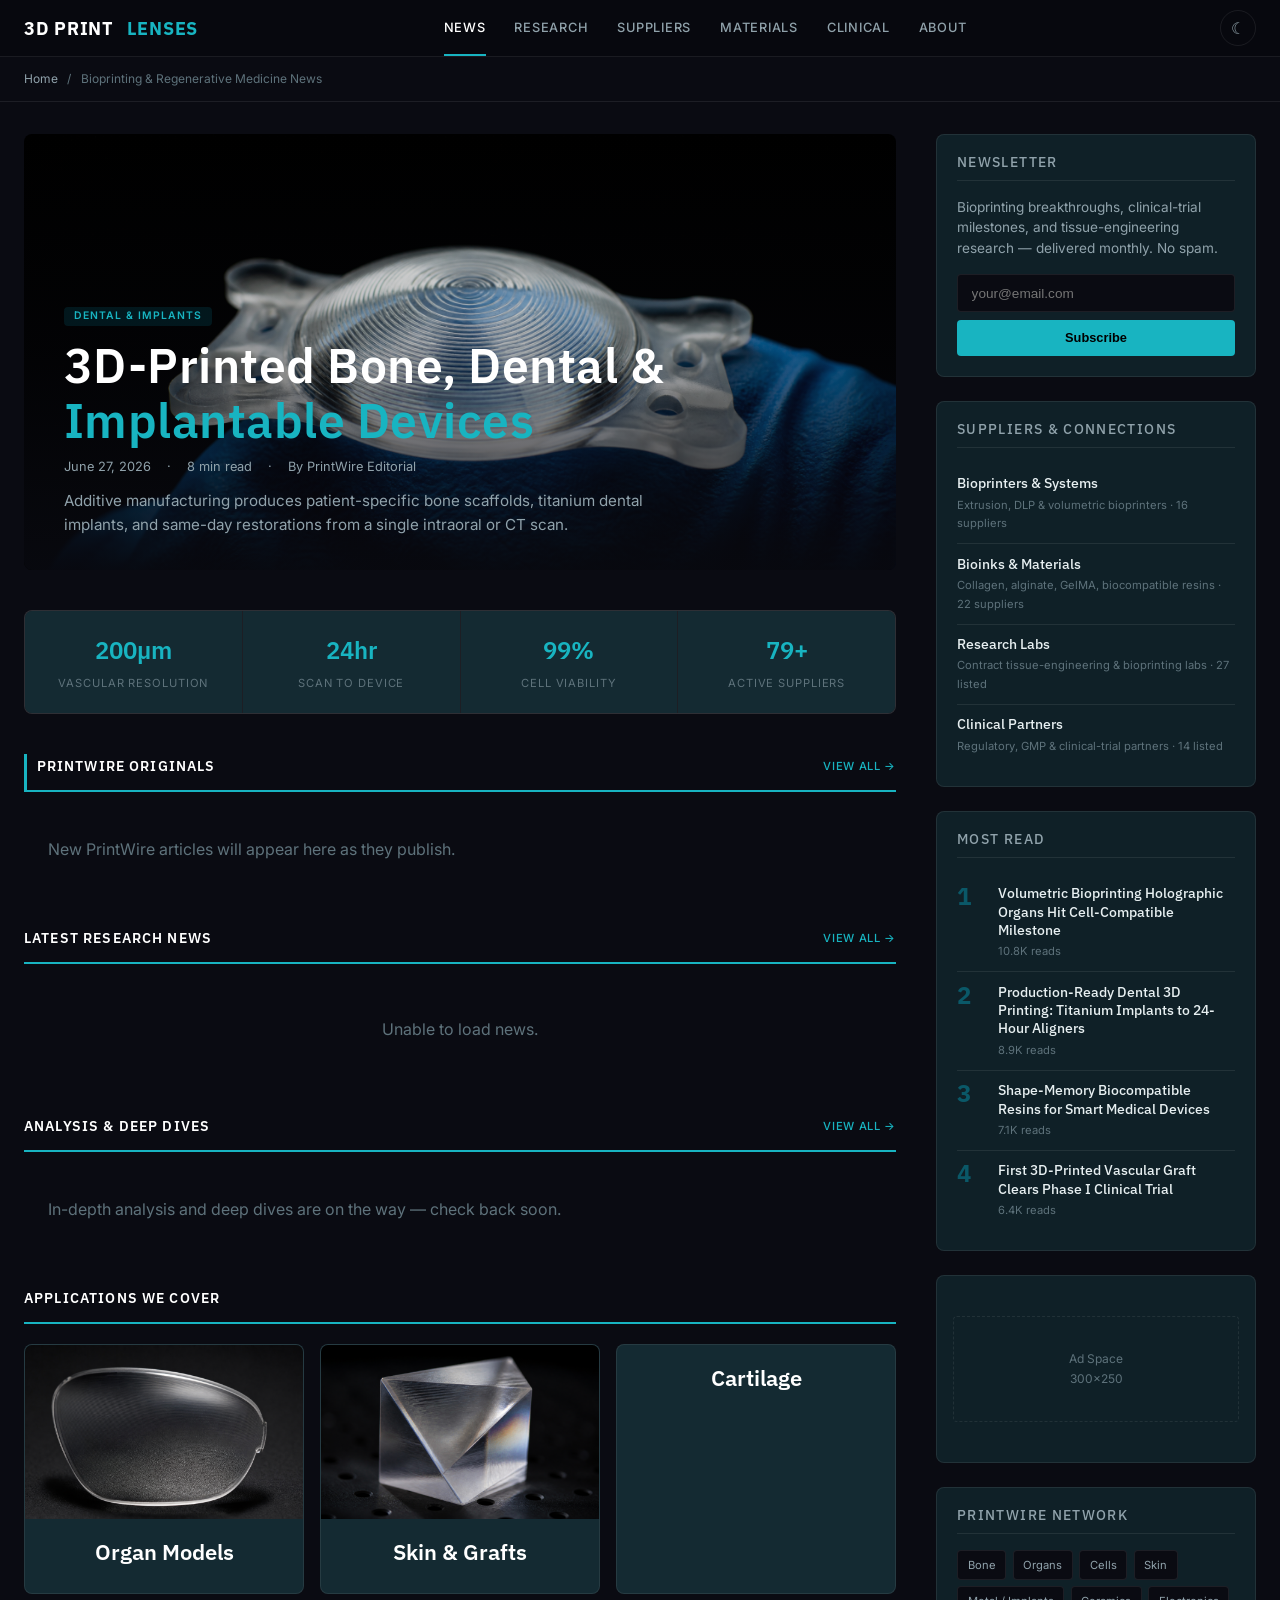
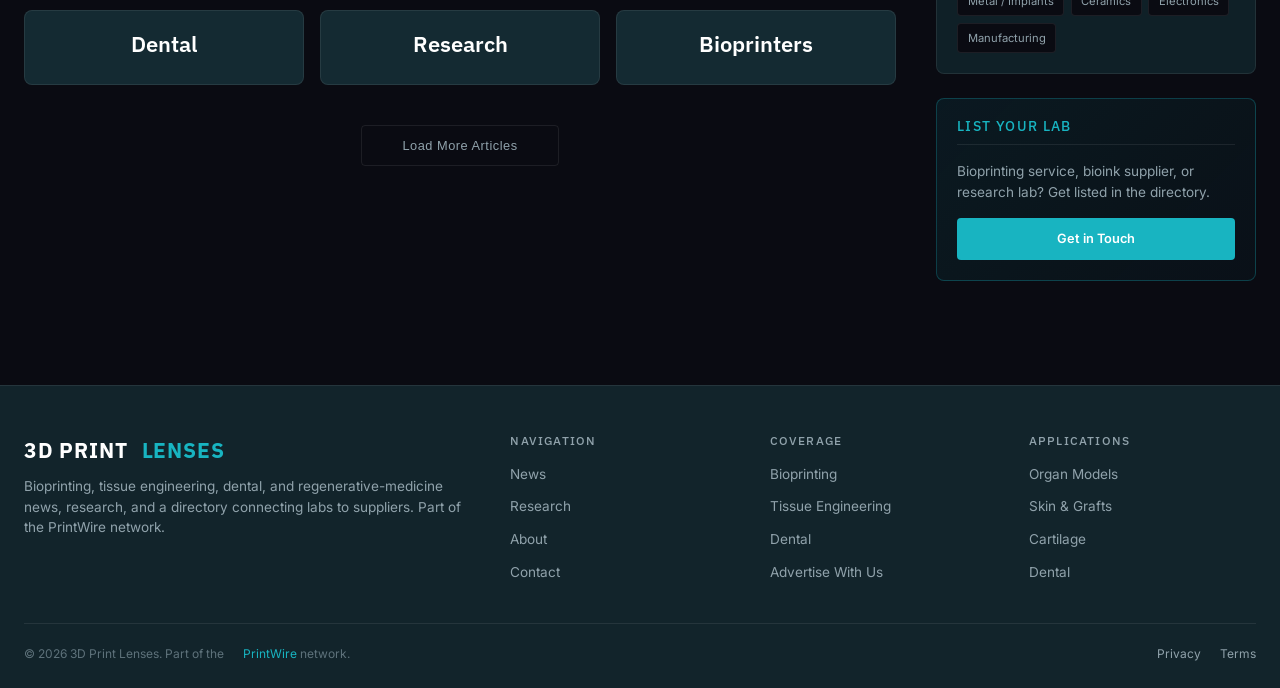
==== commit 253202e7: "Wire up Analysis and Deep Dives section from network.json feed" ====
--- a/static/index.html
+++ b/static/index.html
@@ -103,36 +103,10 @@
     <!-- Analysis & Deep Dives -->
     <div class="ed-section-label">
       Analysis &amp; Deep Dives
-      <a href="#">View All &rarr;</a>
-    </div>
-    <div class="ed-list">
-      <article class="ed-list-item">
-        <img src="images/02_intraocular_lens.png" alt="Bioprinted liver tissue">
-        <div>
-          <span class="ed-badge">Tissue Engineering</span>
-          <div class="ed-card-meta">June 24, 2026 · 9 min read</div>
-          <h3><a href="#">The Vascularization Problem: Why Printed Organs Still Can't Get Blood</a></h3>
-          <p class="ed-card-excerpt">Perfusable microvasculature is the last hard barrier between bioprinted constructs and implantable organs. Here's where the field actually stands.</p>
-        </div>
-      </article>
-      <article class="ed-list-item">
-        <img src="images/03_optical_lens.png" alt="Cartilage scaffold">
-        <div>
-          <span class="ed-badge">Materials</span>
-          <div class="ed-card-meta">June 20, 2026 · 7 min read</div>
-          <h3><a href="#">GelMA vs. Collagen-Alginate: Choosing a Bioink for Perfusable Tissue</a></h3>
-          <p class="ed-card-excerpt">Printability, cell viability, and post-print stiffness diverge sharply between the leading bioink systems. A tissue engineer's comparison.</p>
-        </div>
-      </article>
-      <article class="ed-list-item">
-        <img src="images/04_contact_lens.png" alt="Bioprinted cornea model">
-        <div>
-          <span class="ed-badge">Clinical</span>
-          <div class="ed-card-meta">June 18, 2026 · 10 min read</div>
-          <h3><a href="#">From Bench to Trial: The Regulatory Path for a 3D-Printed Implant</a></h3>
-          <p class="ed-card-excerpt">What it actually takes to move a bioprinted construct through GMP, preclinical, and Phase I — and where most programs stall.</p>
-        </div>
-      </article>
+      <a href="/articles/">View All &rarr;</a>
+    </div>
+    <div class="ed-list" id="pwDeepDives">
+      <div style="padding:1.5rem;color:var(--text-faint);">Loading analysis…</div>
     </div>
 
     <!-- Applications -->
@@ -363,6 +337,16 @@
     { url: 'https://3dprintingindustry.com/feed/', name: '3DPI' }
   ];
 
+    function bestImg(item){
+    var raw = '';
+    var html = item.content || item.description || '';
+    var m = html.match(/<img[^>]+src=["']([^"'>]+)["']/i);
+    if (m) raw = m[1];
+    if (!raw) raw = (item.enclosure && item.enclosure.link) || item.thumbnail || '';
+    if (!raw) return '';
+    var full = raw.replace(/-\d{2,4}x\d{2,4}(?=\.(jpg|jpeg|png|webp|gif)(\?|$))/i, '');
+    return 'https://wsrv.nl/?url=' + encodeURIComponent(full) + '&w=800&h=534&fit=cover&a=attention&output=jpg&q=82';
+  }
   var api = 'https://api.rss2json.com/v1/api.json?rss_url=';
   var rss = [];
   var localArts = [];
@@ -428,7 +412,7 @@
             rss.push({ title: item.title, link: item.link,
               desc: stripHtml(item.description).substring(0,140) + '…',
               date: item.pubDate, source: feed.name, local: false,
-              img: item.thumbnail || (item.enclosure && item.enclosure.link) || '' });
+              img: bestImg(item) });
           });
         }
       })
@@ -449,6 +433,31 @@
       : '<div style="grid-column:1/-1;text-align:center;padding:2rem;color:var(--text-faint);">Unable to load news.</div>';
   }
 })();
+
+// -- Analysis & Deep Dives: PrintWire catalog in list format --
+(function(){
+  var box = document.getElementById('pwDeepDives');
+  if (!box) return;
+  function esc(s){var d=document.createElement('div');d.appendChild(document.createTextNode(s==null?'':s));return d.innerHTML;}
+  var empty = '<div style="padding:1.5rem;color:var(--text-faint);">In-depth analysis and deep dives are on the way — check back soon.</div>';
+  fetch('network.json',{cache:'no-store'})
+    .then(function(r){ return r.ok ? r.json() : []; })
+    .then(function(items){
+      items = (items || []).slice();
+      items.sort(function(a,b){ return (b.iso||'').localeCompare(a.iso||''); });
+      if (!items.length){ box.innerHTML = empty; return; }
+      box.innerHTML = items.slice(0,8).map(function(a){
+        var img = a.img ? '<img src="'+esc(a.img)+'" alt="" loading="lazy">' : '';
+        var meta = esc(a.date||'') + (a.origin ? ' · '+esc(a.origin) : '');
+        return '<article class="ed-list-item">'+img+'<div>'+
+          '<div class="ed-card-meta">'+meta+'</div>'+
+          '<h3><a href="'+esc(a.url)+'">'+esc(a.title)+'</a></h3>'+
+          '<p class="ed-card-excerpt">'+esc(a.summary||'')+'</p>'+
+          '</div></article>';
+      }).join('');
+    })
+    .catch(function(){ box.innerHTML = empty; });
+})();
 </script>
 </body>
 </html>
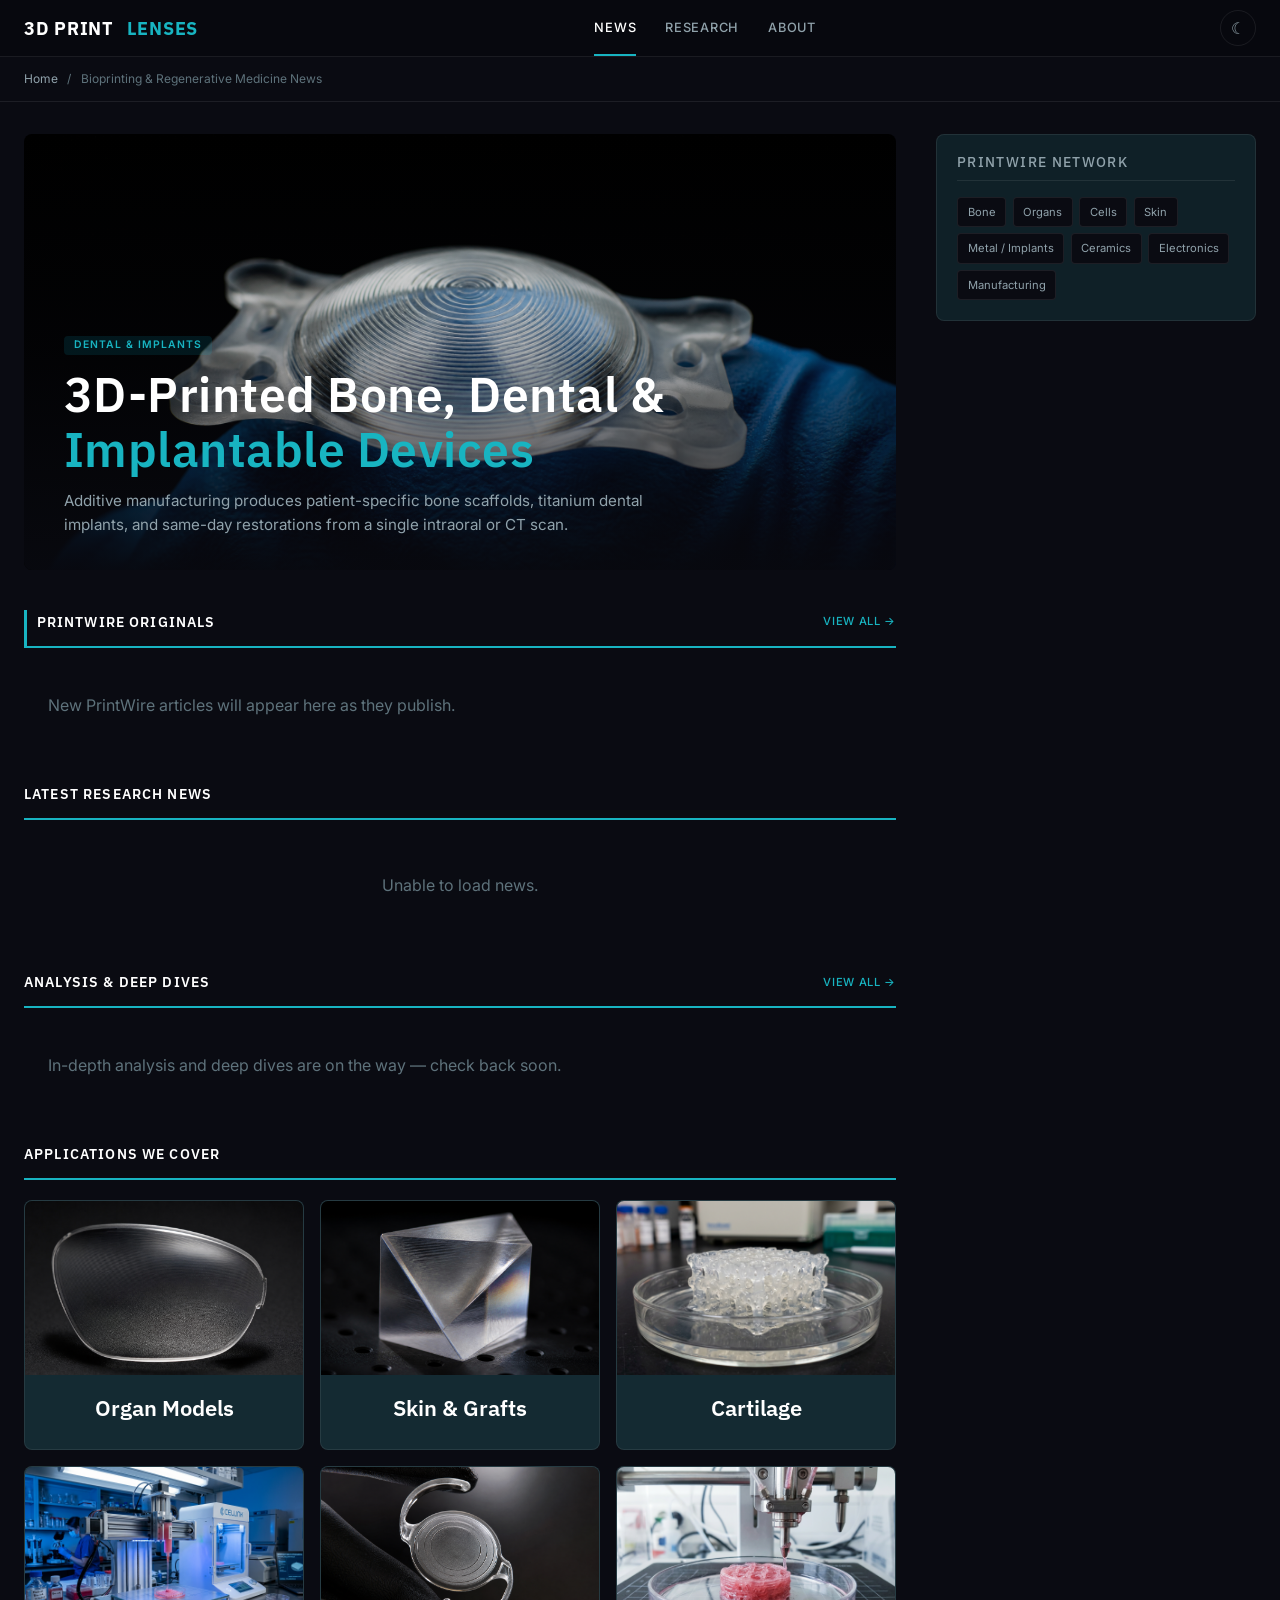
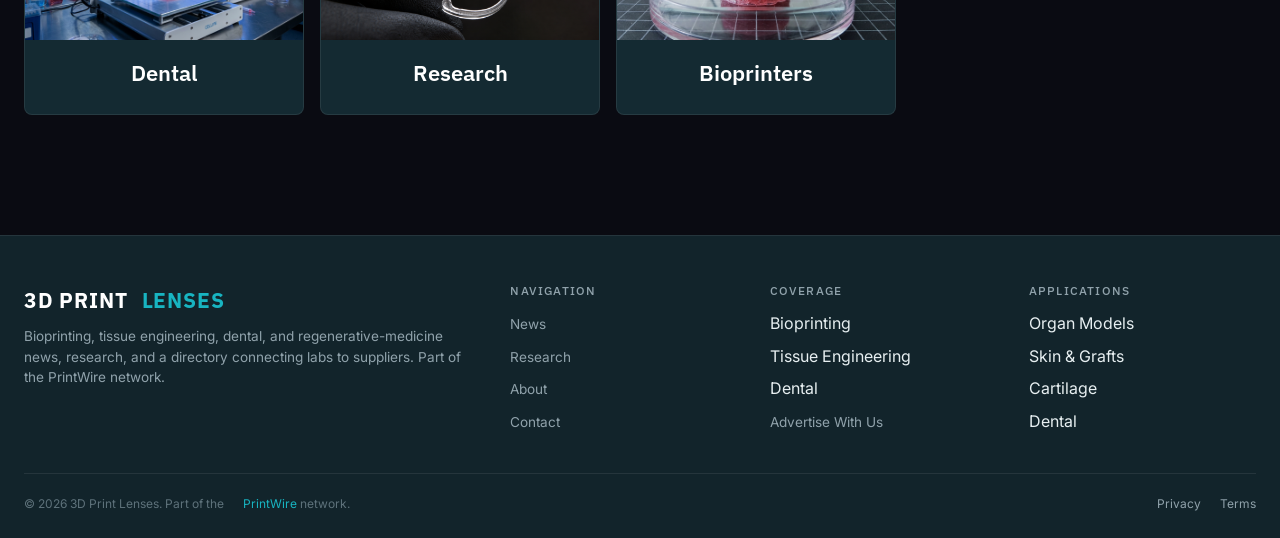
==== commit 1fce0f63: "Site fixes: remove fabricated content and false claims, add privacy and terms Fix batch of 2026-11-2" ====
--- a/static/index.html
+++ b/static/index.html
@@ -30,9 +30,6 @@
     <nav class="ed-nav">
       <a href="index.html" class="active">News</a>
       <a href="/articles/">Research</a>
-      <a href="#suppliers">Suppliers</a>
-      <a href="#suppliers">Materials</a>
-      <a href="#suppliers">Clinical</a>
       <a href="about.html">About</a>
     </nav>
     <button class="ed-theme-toggle" id="themeToggle" aria-label="Toggle light/dark mode" title="Toggle light/dark mode">&#9728;</button>
@@ -54,33 +51,11 @@
       <div class="ed-hero-overlay"></div>
       <div class="ed-hero-content">
         <span class="ed-badge">Dental & Implants</span>
-        <h1><a href="#">3D-Printed Bone, Dental &amp; <span class="ed-logo-accent">Implantable Devices</span></a></h1>
-        <div class="ed-hero-meta">
-          <span>June 27, 2026</span><span>·</span><span>8 min read</span><span>·</span><span>By PrintWire Editorial</span>
-        </div>
+        <h1>3D-Printed Bone, Dental &amp; <span class="ed-logo-accent">Implantable Devices</span></h1>
         <p class="ed-hero-excerpt">Additive manufacturing produces patient-specific bone scaffolds, titanium dental implants, and same-day restorations from a single intraoral or CT scan.</p>
       </div>
     </article>
 
-    <!-- Stats Bar -->
-    <div class="ed-stats">
-      <div class="ed-stat">
-        <div class="ed-stat-value">200µm</div>
-        <div class="ed-stat-label">Vascular Resolution</div>
-      </div>
-      <div class="ed-stat">
-        <div class="ed-stat-value">24hr</div>
-        <div class="ed-stat-label">Scan to Device</div>
-      </div>
-      <div class="ed-stat">
-        <div class="ed-stat-value">99%</div>
-        <div class="ed-stat-label">Cell Viability</div>
-      </div>
-      <div class="ed-stat">
-        <div class="ed-stat-value">79+</div>
-        <div class="ed-stat-label">Active Suppliers</div>
-      </div>
-    </div>
 
     <!-- PrintWire Originals — network-wide originals (featured) -->
     <div class="ed-section-label" style="border-left:3px solid var(--accent);padding-left:0.6rem;">
@@ -94,7 +69,7 @@
     <!-- Latest News — PrintWire + industry (RSS) -->
     <div class="ed-section-label">
       Latest Research News
-      <a href="#">View All &rarr;</a>
+      
     </div>
     <div class="ed-card-grid" id="newsGrid">
       <div style="grid-column: 1/-1; text-align:center; padding:2rem; color:var(--text-faint);">Loading latest news…</div>
@@ -114,123 +89,41 @@
       Applications We Cover
     </div>
     <div class="ed-card-grid" style="grid-template-columns: repeat(3, 1fr); gap: 1rem; margin-bottom: 2.5rem;">
-      <a href="#" class="ed-card" style="text-align:center;">
+      <div class="ed-card" style="text-align:center;">
         <img class="ed-card-img" src="images/05_custom_eyewear.png" alt="Organ Models">
         <div class="ed-card-body"><h3>Organ Models</h3></div>
-      </a>
-      <a href="#" class="ed-card" style="text-align:center;">
+      </div>
+      <div class="ed-card" style="text-align:center;">
         <img class="ed-card-img" src="images/06_optical_prism.png" alt="Skin & Grafts">
         <div class="ed-card-body"><h3>Skin &amp; Grafts</h3></div>
-      </a>
-      <a href="#" class="ed-card" style="text-align:center;">
-        
+      </div>
+      <div class="ed-card" style="text-align:center;">
+        <img class="ed-card-img" src="images/03_cartilage_scaffold.png" alt="Cartilage">
         <div class="ed-card-body"><h3>Cartilage</h3></div>
-      </a>
-      <a href="#" class="ed-card" style="text-align:center;">
-        
+      </div>
+      <div class="ed-card" style="text-align:center;">
+        <img class="ed-card-img" src="images/01_hero_bioprinter.png" alt="Dental">
         <div class="ed-card-body"><h3>Dental</h3></div>
-      </a>
-      <a href="#" class="ed-card" style="text-align:center;">
-        
+      </div>
+      <div class="ed-card" style="text-align:center;">
+        <img class="ed-card-img" src="images/02_intraocular_lens.png" alt="Research">
         <div class="ed-card-body"><h3>Research</h3></div>
-      </a>
-      <a href="#" class="ed-card" style="text-align:center;">
-        
+      </div>
+      <div class="ed-card" style="text-align:center;">
+        <img class="ed-card-img" src="images/05_bioprinter_closeup.png" alt="Bioprinters">
         <div class="ed-card-body"><h3>Bioprinters</h3></div>
-      </a>
-    </div>
-
-    <!-- Load More -->
-    <div class="ed-load-more">
-      <button>Load More Articles</button>
-    </div>
+      </div>
+    </div>
+
 
   </div>
 
   <!-- ── Sidebar ─────────────────────────────── -->
   <aside class="ed-sidebar">
 
-    <!-- Newsletter -->
-    <div class="ed-sidebar-block ed-newsletter">
-      <h4>Newsletter</h4>
-      <p>Bioprinting breakthroughs, clinical-trial milestones, and tissue-engineering research — delivered monthly. No spam.</p>
-      <form action="https://api.web3forms.com/submit" method="POST" onsubmit="this.querySelector('button').textContent='Subscribed!';this.querySelector('button').disabled=true;">
-        <input type="hidden" name="access_key" value="6f33053b-6d08-414b-9615-665f88c98da8">
-        <input type="hidden" name="subject" value="Newsletter Signup — 3dprintlenses.com">
-        <input type="hidden" name="from_name" value="Newsletter Signup">
-        <input type="email" name="email" placeholder="your@email.com" required>
-        <button type="submit">Subscribe</button>
-      </form>
-    </div>
-
-    <!-- Suppliers & Connections -->
-    <div class="ed-sidebar-block" id="suppliers">
-      <h4>Suppliers &amp; Connections</h4>
-      <div class="ed-popular-item">
-        <div>
-          <h3><a href="#">Bioprinters &amp; Systems</a></h3>
-          <div class="ed-popular-meta">Extrusion, DLP &amp; volumetric bioprinters · 16 suppliers</div>
-        </div>
-      </div>
-      <div class="ed-popular-item">
-        <div>
-          <h3><a href="#">Bioinks &amp; Materials</a></h3>
-          <div class="ed-popular-meta">Collagen, alginate, GelMA, biocompatible resins · 22 suppliers</div>
-        </div>
-      </div>
-      <div class="ed-popular-item">
-        <div>
-          <h3><a href="#">Research Labs</a></h3>
-          <div class="ed-popular-meta">Contract tissue-engineering &amp; bioprinting labs · 27 listed</div>
-        </div>
-      </div>
-      <div class="ed-popular-item">
-        <div>
-          <h3><a href="#">Clinical Partners</a></h3>
-          <div class="ed-popular-meta">Regulatory, GMP &amp; clinical-trial partners · 14 listed</div>
-        </div>
-      </div>
-    </div>
-
-    <!-- Most Read -->
-    <div class="ed-sidebar-block">
-      <h4>Most Read</h4>
-      <div class="ed-popular-item">
-        <span class="ed-popular-num">1</span>
-        <div>
-          <h3><a href="#">Volumetric Bioprinting Holographic Organs Hit Cell-Compatible Milestone</a></h3>
-          <div class="ed-popular-meta">10.8K reads</div>
-        </div>
-      </div>
-      <div class="ed-popular-item">
-        <span class="ed-popular-num">2</span>
-        <div>
-          <h3><a href="#">Production-Ready Dental 3D Printing: Titanium Implants to 24-Hour Aligners</a></h3>
-          <div class="ed-popular-meta">8.9K reads</div>
-        </div>
-      </div>
-      <div class="ed-popular-item">
-        <span class="ed-popular-num">3</span>
-        <div>
-          <h3><a href="#">Shape-Memory Biocompatible Resins for Smart Medical Devices</a></h3>
-          <div class="ed-popular-meta">7.1K reads</div>
-        </div>
-      </div>
-      <div class="ed-popular-item">
-        <span class="ed-popular-num">4</span>
-        <div>
-          <h3><a href="#">First 3D-Printed Vascular Graft Clears Phase I Clinical Trial</a></h3>
-          <div class="ed-popular-meta">6.4K reads</div>
-        </div>
-      </div>
-    </div>
-
-    <!-- Ad Placeholder -->
-    <div class="ed-sidebar-block" style="text-align:center; color: var(--text-faint); font-size: 0.75rem; padding: 2.5rem 1rem;">
-      <div style="border: 1px dashed var(--border); border-radius: 4px; padding: 2rem 1rem;">
-        Ad Space<br>300×250
-      </div>
-    </div>
+
+
+
 
     <!-- Network Links -->
     <div class="ed-sidebar-block">
@@ -247,12 +140,6 @@
       </div>
     </div>
 
-    <!-- Project CTA -->
-    <div class="ed-sidebar-block" style="background: linear-gradient(135deg, rgba(14,154,167,0.10), rgba(14,154,167,0.04)); border-color: var(--border-accent);">
-      <h4 style="color: var(--accent);">List Your Lab</h4>
-      <p style="font-size: 0.85rem; color: var(--text-dim); margin-bottom: 1rem; line-height: 1.5;">Bioprinting service, bioink supplier, or research lab? Get listed in the directory.</p>
-      <a href="contact.html" style="display:block;text-align:center;padding:0.65rem;background:var(--accent);border-radius:4px;color:#fff;font-weight:600;font-size:0.8rem;transition:background 0.25s;" onmouseover="this.style.background='var(--accent-dark)'" onmouseout="this.style.background='var(--accent)'">Get in Touch</a>
-    </div>
 
   </aside>
 </div>
@@ -276,27 +163,27 @@
     <div>
       <h4>Coverage</h4>
       <ul>
-        <li><a href="#">Bioprinting</a></li>
-        <li><a href="#">Tissue Engineering</a></li>
-        <li><a href="#">Dental</a></li>
+        <li>Bioprinting</li>
+        <li>Tissue Engineering</li>
+        <li>Dental</li>
         <li><a href="advertise.html">Advertise With Us</a></li>
       </ul>
     </div>
     <div>
       <h4>Applications</h4>
       <ul>
-        <li><a href="#">Organ Models</a></li>
-        <li><a href="#">Skin &amp; Grafts</a></li>
-        <li><a href="#">Cartilage</a></li>
-        <li><a href="#">Dental</a></li>
+        <li>Organ Models</li>
+        <li>Skin &amp; Grafts</li>
+        <li>Cartilage</li>
+        <li>Dental</li>
       </ul>
     </div>
   </div>
   <div class="ed-footer-bottom">
     <span>&copy; 2026 3D Print Lenses. Part of the <a href="https://3dprint.space" style="color:var(--accent);">PrintWire</a> network.</span>
     <span>
-      <a href="#">Privacy</a>
-      <a href="#">Terms</a>
+      <a href="/privacy.html">Privacy</a>
+      <a href="/terms.html">Terms</a>
     </span>
   </div>
 </footer>
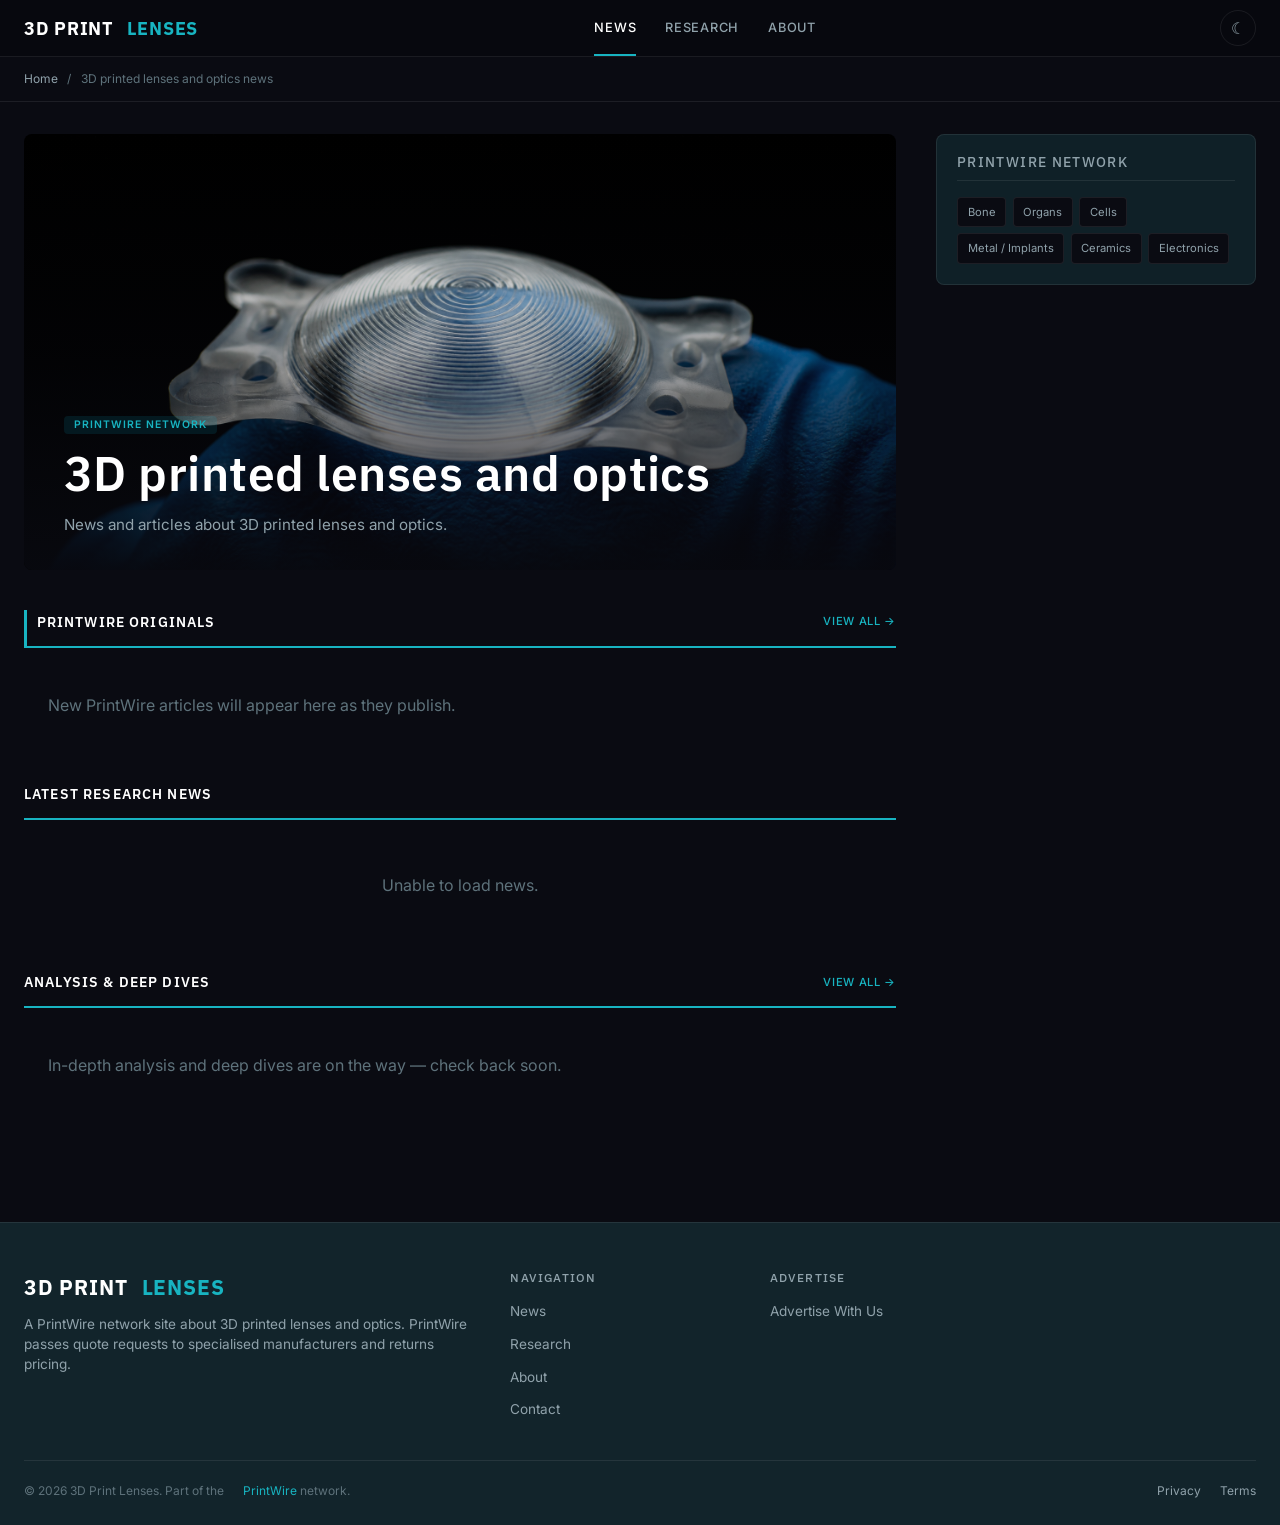
==== commit db9a44b0: "Site fixes round 2: honest head tags and footers, own name and niche, quote form Round 2 of 2026-11-" ====
--- a/static/index.html
+++ b/static/index.html
@@ -3,16 +3,16 @@
 <head>
   <meta charset="UTF-8">
   <meta name="viewport" content="width=device-width, initial-scale=1.0">
-  <meta name="description" content="3D Print Lenses: bioprinting, tissue engineering, dental, and regenerative-medicine news, research, and a directory connecting labs to suppliers.">
-  <title>3D Print Lenses — Bioprinting &amp; Regenerative Medicine News &amp; Suppliers</title>
+  <meta name="description" content="3D Print Lenses is a PrintWire network site about 3D printed lenses and optics. PrintWire passes quote requests to specialised manufacturers and returns pricing. PrintWire does not manufacture parts itself.">
+  <title>3D Print Lenses | 3D printed lenses and optics</title>
   <link rel="preconnect" href="https://fonts.googleapis.com">
   <link rel="preconnect" href="https://fonts.gstatic.com" crossorigin>
   <link href="https://fonts.googleapis.com/css2?family=IBM+Plex+Sans:wght@500;600;700&family=Inter:wght@400;500;600&display=swap" rel="stylesheet">
   <link rel="stylesheet" href="css/editorial.css">
   <link rel="icon" type="image/svg+xml" href="/favicon.svg">
   <meta property="og:type" content="website">
-  <meta property="og:title" content="3D Print Lenses — Bioprinting &amp; Regenerative Medicine News &amp; Suppliers">
-  <meta property="og:description" content="3D Print Lenses: bioprinting, tissue engineering, dental, and regenerative-medicine news, research, and a directory connecting labs to suppliers.">
+  <meta property="og:title" content="3D Print Lenses | 3D printed lenses and optics">
+  <meta property="og:description" content="3D Print Lenses is a PrintWire network site about 3D printed lenses and optics. PrintWire passes quote requests to specialised manufacturers and returns pricing. PrintWire does not manufacture parts itself.">
   <meta property="og:image" content="https://3dprintlenses.com/images/01_hero_precision_ophthalmic.png">
   <meta property="og:url" content="https://3dprintlenses.com/">
   <meta name="twitter:card" content="summary_large_image">
@@ -38,7 +38,7 @@
 
 <!-- ── Breadcrumbs ────────────────────────────── -->
 <div class="ed-breadcrumbs">
-  <a href="index.html">Home</a> <span>/</span> Bioprinting &amp; Regenerative Medicine News
+  <a href="index.html">Home</a> <span>/</span> 3D printed lenses and optics news
 </div>
 
 <!-- ── Main Layout ────────────────────────────── -->
@@ -47,12 +47,12 @@
 
     <!-- Featured Story -->
     <article class="ed-hero">
-      <img src="images/01_hero_precision_ophthalmic.png" alt="Dental & Implants">
+      <img src="images/01_hero_precision_ophthalmic.png" alt="3D printed lenses and optics">
       <div class="ed-hero-overlay"></div>
       <div class="ed-hero-content">
-        <span class="ed-badge">Dental & Implants</span>
-        <h1>3D-Printed Bone, Dental &amp; <span class="ed-logo-accent">Implantable Devices</span></h1>
-        <p class="ed-hero-excerpt">Additive manufacturing produces patient-specific bone scaffolds, titanium dental implants, and same-day restorations from a single intraoral or CT scan.</p>
+        <span class="ed-badge">PrintWire network</span>
+        <h1>3D printed lenses and optics</h1>
+        <p class="ed-hero-excerpt">News and articles about 3D printed lenses and optics.</p>
       </div>
     </article>
 
@@ -84,36 +84,6 @@
       <div style="padding:1.5rem;color:var(--text-faint);">Loading analysis…</div>
     </div>
 
-    <!-- Applications -->
-    <div class="ed-section-label">
-      Applications We Cover
-    </div>
-    <div class="ed-card-grid" style="grid-template-columns: repeat(3, 1fr); gap: 1rem; margin-bottom: 2.5rem;">
-      <div class="ed-card" style="text-align:center;">
-        <img class="ed-card-img" src="images/05_custom_eyewear.png" alt="Organ Models">
-        <div class="ed-card-body"><h3>Organ Models</h3></div>
-      </div>
-      <div class="ed-card" style="text-align:center;">
-        <img class="ed-card-img" src="images/06_optical_prism.png" alt="Skin & Grafts">
-        <div class="ed-card-body"><h3>Skin &amp; Grafts</h3></div>
-      </div>
-      <div class="ed-card" style="text-align:center;">
-        <img class="ed-card-img" src="images/03_cartilage_scaffold.png" alt="Cartilage">
-        <div class="ed-card-body"><h3>Cartilage</h3></div>
-      </div>
-      <div class="ed-card" style="text-align:center;">
-        <img class="ed-card-img" src="images/01_hero_bioprinter.png" alt="Dental">
-        <div class="ed-card-body"><h3>Dental</h3></div>
-      </div>
-      <div class="ed-card" style="text-align:center;">
-        <img class="ed-card-img" src="images/02_intraocular_lens.png" alt="Research">
-        <div class="ed-card-body"><h3>Research</h3></div>
-      </div>
-      <div class="ed-card" style="text-align:center;">
-        <img class="ed-card-img" src="images/05_bioprinter_closeup.png" alt="Bioprinters">
-        <div class="ed-card-body"><h3>Bioprinters</h3></div>
-      </div>
-    </div>
 
 
   </div>
@@ -132,11 +102,9 @@
         <a href="https://3dprintbone.com">Bone</a>
         <a href="https://3dprintorgans.com">Organs</a>
         <a href="https://3dprintcells.com">Cells</a>
-        <a href="https://3dprintskincare.com">Skin</a>
         <a href="https://dmls3d.com">Metal / Implants</a>
         <a href="https://3dprintceramic.com">Ceramics</a>
         <a href="https://3dprintcircuitry.com">Electronics</a>
-        <a href="https://sendcutship.com">Manufacturing</a>
       </div>
     </div>
 
@@ -149,7 +117,7 @@
   <div class="ed-footer-inner">
     <div class="ed-footer-brand">
       <div class="ed-logo" style="font-size:1.3rem; margin-bottom: 0.5rem;">3D&nbsp;PRINT&nbsp;<span class="ed-logo-accent">LENSES</span></div>
-      <p>Bioprinting, tissue engineering, dental, and regenerative-medicine news, research, and a directory connecting labs to suppliers. Part of the PrintWire network.</p>
+      <p>A PrintWire network site about 3D printed lenses and optics. PrintWire passes quote requests to specialised manufacturers and returns pricing.</p>
     </div>
     <div>
       <h4>Navigation</h4>
@@ -161,23 +129,12 @@
       </ul>
     </div>
     <div>
-      <h4>Coverage</h4>
+      <h4>Advertise</h4>
       <ul>
-        <li>Bioprinting</li>
-        <li>Tissue Engineering</li>
-        <li>Dental</li>
         <li><a href="advertise.html">Advertise With Us</a></li>
       </ul>
     </div>
-    <div>
-      <h4>Applications</h4>
-      <ul>
-        <li>Organ Models</li>
-        <li>Skin &amp; Grafts</li>
-        <li>Cartilage</li>
-        <li>Dental</li>
-      </ul>
-    </div>
+    
   </div>
   <div class="ed-footer-bottom">
     <span>&copy; 2026 3D Print Lenses. Part of the <a href="https://3dprint.space" style="color:var(--accent);">PrintWire</a> network.</span>
@@ -218,9 +175,7 @@
   var orig = document.getElementById('pwOriginals');
 
   var feeds = [
-    { url: 'https://news.google.com/rss/search?q=bioprinting+tissue+engineering&hl=en-US&gl=US&ceid=US:en', name: 'Google News' },
-    { url: 'https://news.google.com/rss/search?q=3D+printed+organs+regenerative+medicine&hl=en-US&gl=US&ceid=US:en', name: 'Google News' },
-    { url: 'https://news.google.com/rss/search?q=dental+3D+printing+medical+device&hl=en-US&gl=US&ceid=US:en', name: 'Google News' },
+    { url: 'https://news.google.com/rss/search?q=3D+printed+lenses+and+optics&hl=en-US&gl=US&ceid=US:en', name: 'Google News' },
     { url: 'https://3dprintingindustry.com/feed/', name: '3DPI' }
   ];
 
